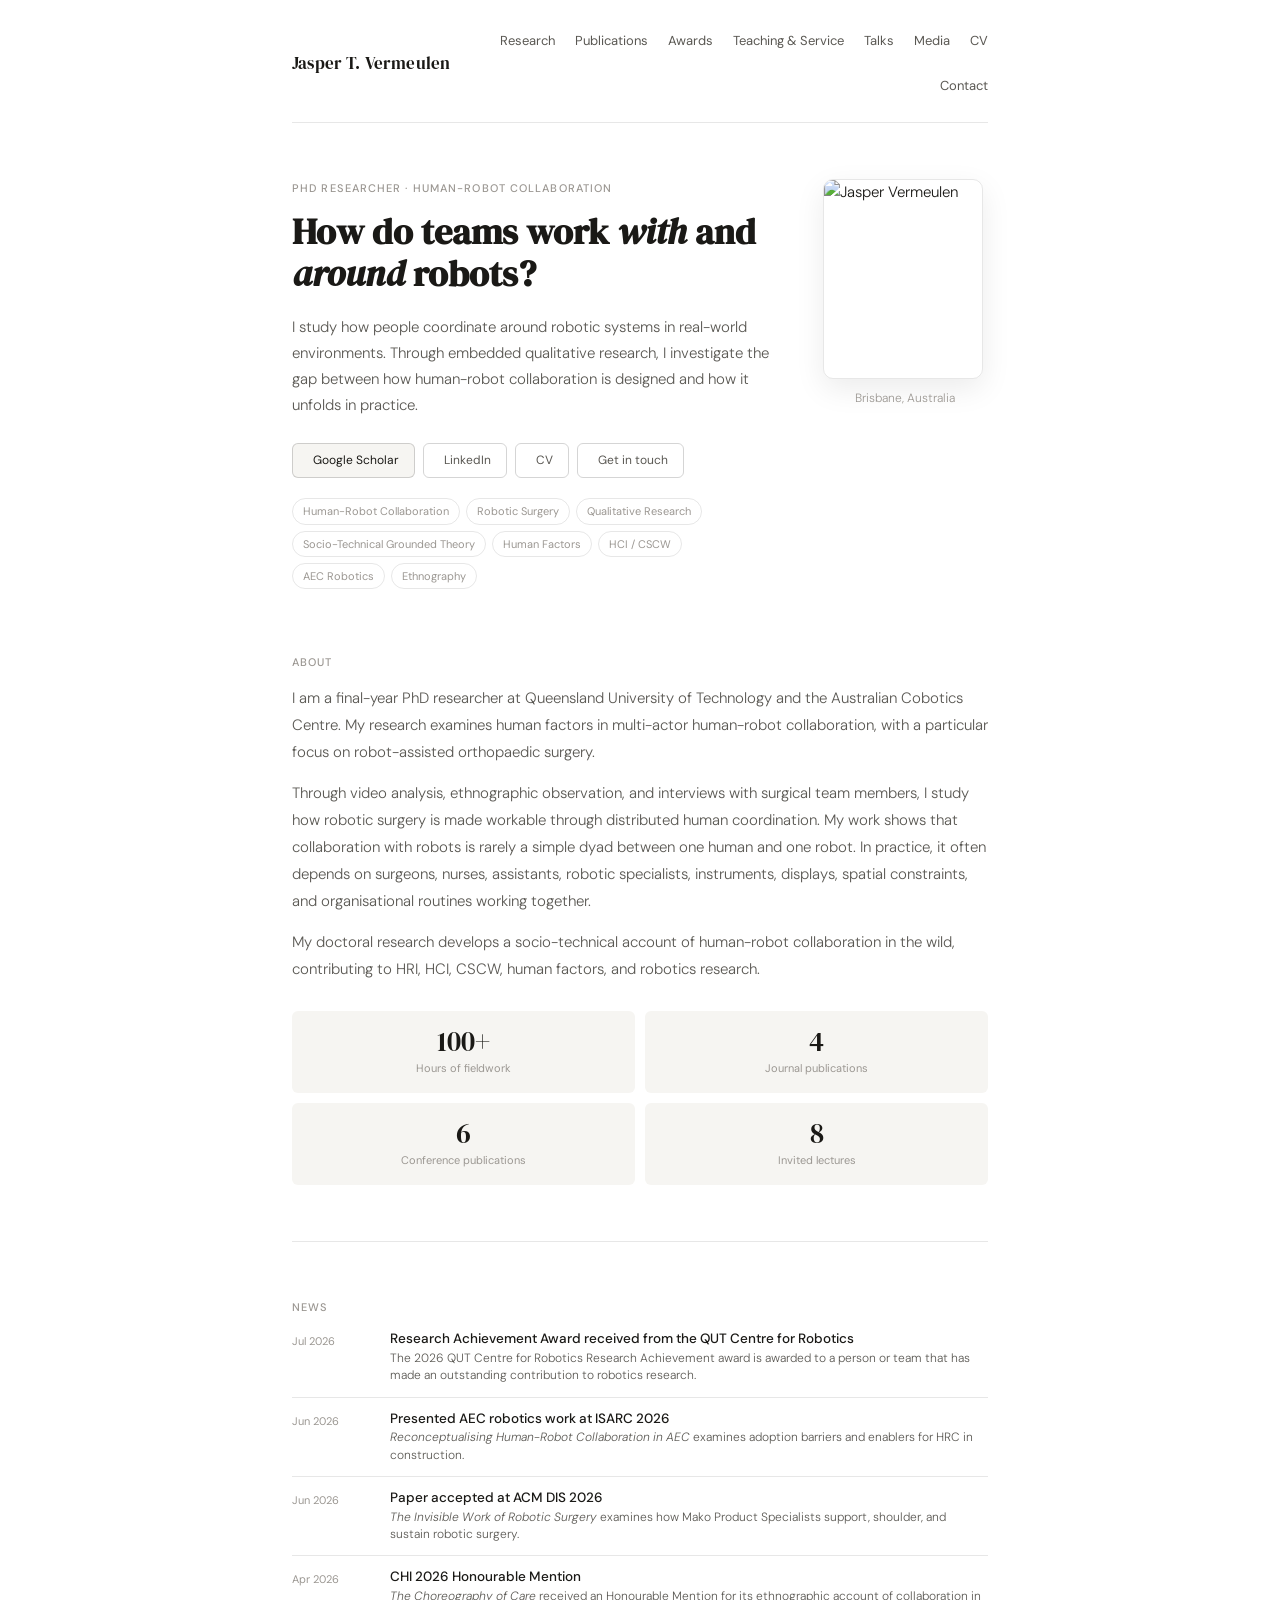
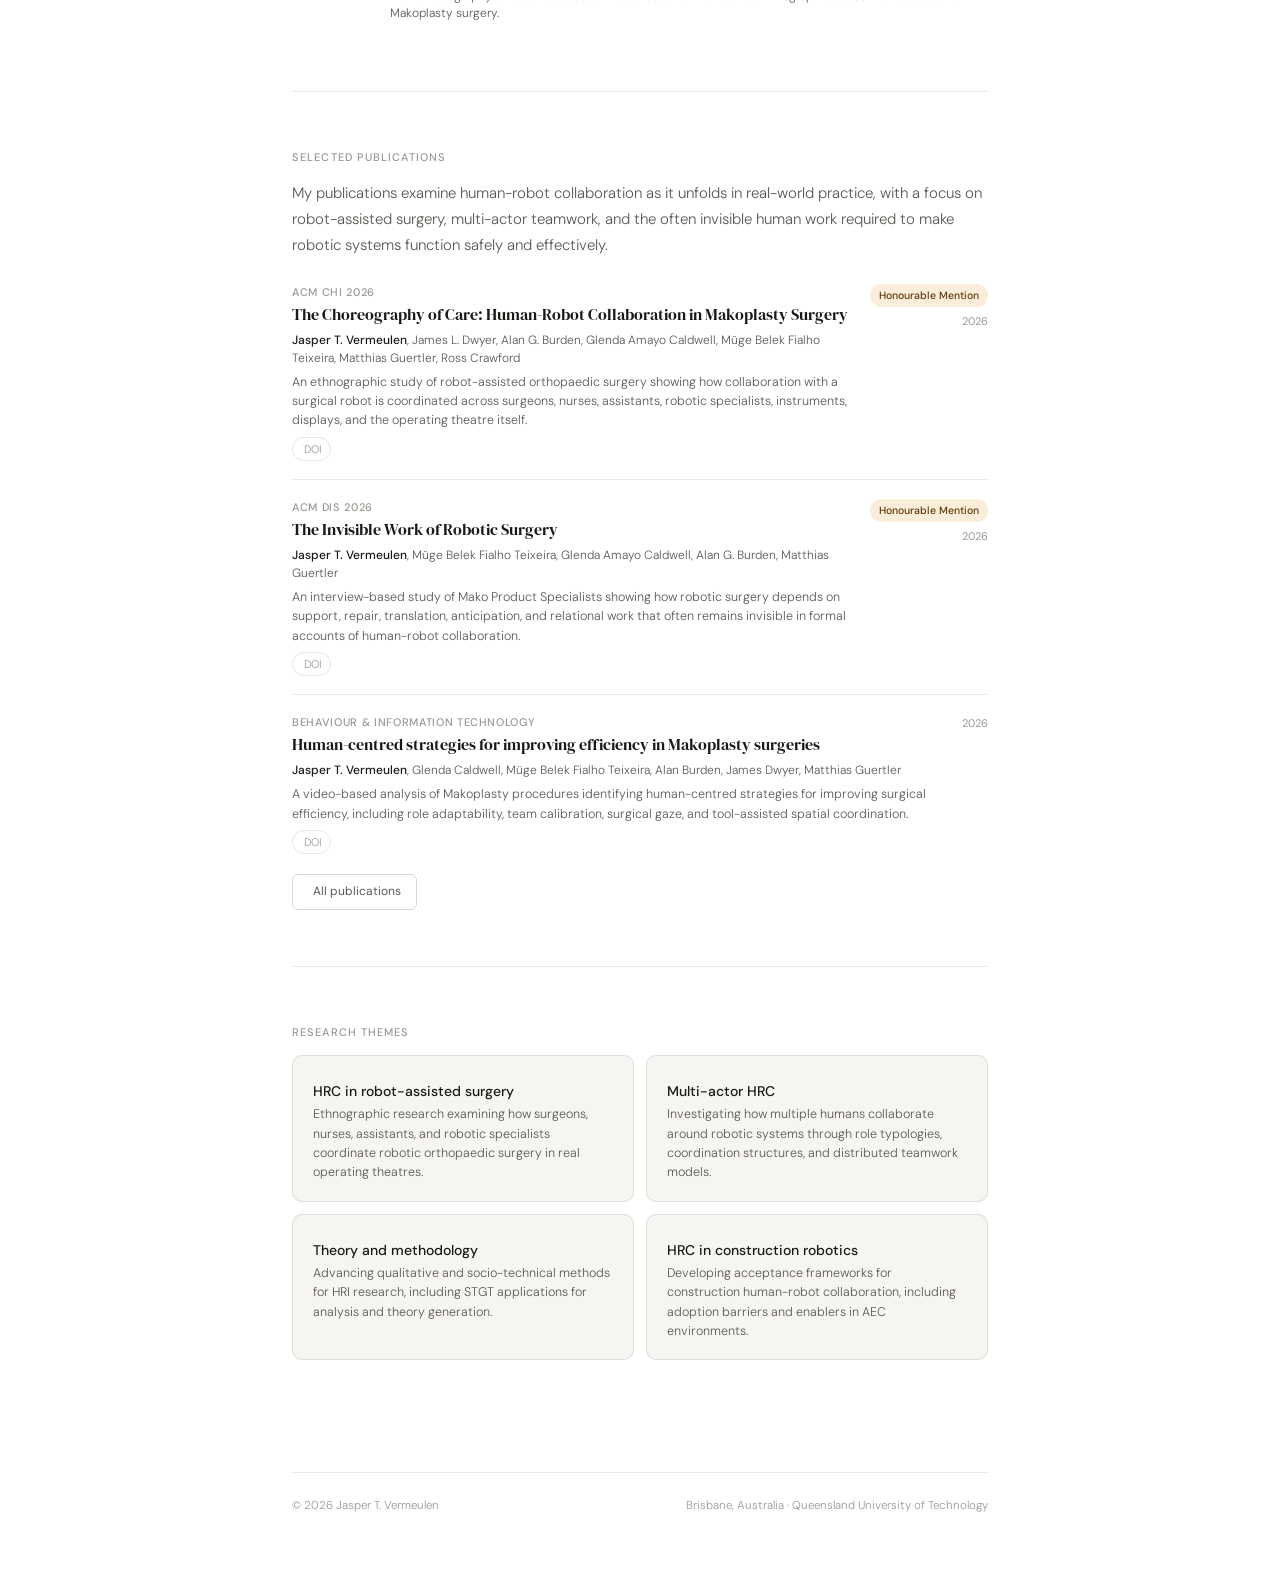
==== index.html @ adf1e031 "Update index.html" ====
<!DOCTYPE html>
<html lang="en">
<head>
  <meta name="google-site-verification" content="tKEe5QAOFKpGjkGJdfROg0luWO6LvPnUONNkmguhJes" />
  <meta charset="UTF-8" />
  <meta name="viewport" content="width=device-width, initial-scale=1.0" />
  <title>Jasper T. Vermeulen | Human-Robot Collaboration Researcher</title>
  <meta name="description" content="PhD candidate at QUT studying human-robot collaboration, robotic surgery, AEC robotics, ethnography, and Socio-Technical Grounded Theory." />
  <meta name="robots" content="index, follow" />
  <link rel="canonical" href="https://jaspervermeulen1.github.io/research/" />
  <meta property="og:title" content="Jasper T. Vermeulen | Human-Robot Collaboration Researcher" />
  <meta property="og:description" content="PhD candidate at QUT studying human-robot collaboration, robotic surgery, AEC robotics, ethnography, and Socio-Technical Grounded Theory." />
  <meta property="og:type" content="website" />
  <meta property="og:url" content="https://jaspervermeulen1.github.io/research/" />
  <meta property="og:image" content="https://jaspervermeulen1.github.io/research/Jasper_Vermeulen-5.jpg" />
  <meta name="twitter:card" content="summary_large_image" />
  <meta name="twitter:title" content="Jasper T. Vermeulen | Human-Robot Collaboration Researcher" />
  <meta name="twitter:description" content="PhD candidate at QUT studying human-robot collaboration, robotic surgery, AEC robotics, ethnography, and Socio-Technical Grounded Theory." />
  <meta name="twitter:image" content="https://jaspervermeulen1.github.io/research/Jasper_Vermeulen-5.jpg" />
  
  <script type="application/ld+json">
  {
    "@context": "https://schema.org",
    "@type": "Person",
    "name": "Jasper T. Vermeulen",
    "url": "https://jaspervermeulen1.github.io/research/",
    "image": "https://jaspervermeulen1.github.io/research/Jasper_Vermeulen-5.jpg",
    "jobTitle": "PhD Candidate",
    "affiliation": [
      {"@type": "Organization", "name": "Queensland University of Technology"},
      {"@type": "Organization", "name": "Australian Cobotics Centre"}
    ],
    "knowsAbout": [
      "Human-Robot Collaboration",
      "Human-Robot Interaction",
      "Robotic Surgery",
      "Socio-Technical Grounded Theory",
      "AEC Robotics",
      "Qualitative Research",
      "Ethnography"
    ],
    "sameAs": [
      "https://scholar.google.com/citations?user=7XGYPm0AAAAJ&hl=en",
      "https://www.linkedin.com/in/jaspervermeulenphdroboticssurgery/",
      "https://www.australiancobotics.org/person/jasper-vermeulen/",
      "https://research.qut.edu.au/qcr/people/jasper-vermeulen/",
      "https://research.qut.edu.au/carl/people/jasper-vermeulen/",
      "https://research.qut.edu.au/dmrc/people/jasper-vermeulen/"
    ]
  }
  </script>
  <link rel="preconnect" href="https://fonts.googleapis.com" />
  <link rel="preconnect" href="https://fonts.gstatic.com" crossorigin />
  <link href="https://fonts.googleapis.com/css2?family=DM+Serif+Display:ital@0;1&family=DM+Sans:opsz,wght@9..40,300;9..40,400;9..40,500&display=swap" rel="stylesheet" />
  <link rel="stylesheet" href="https://cdn.jsdelivr.net/npm/@tabler/icons-webfont@latest/dist/tabler-icons.min.css" />
  <style>

    *, *::before, *::after { box-sizing: border-box; margin: 0; padding: 0; }

    :root {
      --serif: 'DM Serif Display', Georgia, serif;
      --sans: 'DM Sans', system-ui, sans-serif;
      --bg: #ffffff;
      --bg2: #f6f5f2;
      --bg3: #f0ede8;
      --text: #1a1916;
      --text2: #5a5853;
      --text3: #9b9792;
      --border: rgba(26,25,22,0.10);
      --border2: rgba(26,25,22,0.18);
      --award-bg: #faeeda;
      --award-text: #633806;
      --max: 760px;
      --radius: 10px;
      --radius-sm: 6px;
      --radius-pill: 100px;
    }

    @media (prefers-color-scheme: dark) {
      :root {
        --bg: #171614;
        --bg2: #211f1c;
        --bg3: #2a2826;
        --text: #f0ece6;
        --text2: #a8a49e;
        --text3: #6b6762;
        --border: rgba(240,236,230,0.10);
        --border2: rgba(240,236,230,0.18);
        --award-bg: #3a2208;
        --award-text: #f5c97a;
      }
    }

    html { scroll-behavior: smooth; }

    body {
      font-family: var(--sans);
      font-weight: 300;
      font-size: 15px;
      line-height: 1.65;
      color: var(--text);
      background: var(--bg);
      -webkit-font-smoothing: antialiased;
    }

    a { color: inherit; text-decoration: none; }
    strong { font-weight: 500; color: var(--text); }
    em { font-style: italic; }

    .site { max-width: var(--max); margin: 0 auto; padding: 0 2rem 4rem; }

    nav {
      display: flex;
      align-items: center;
      justify-content: space-between;
      padding: 1.75rem 0 1.5rem;
      border-bottom: 0.5px solid var(--border);
      margin-bottom: 3.5rem;
      gap: 1rem;
    }

    .nav-name {
      font-family: var(--serif);
      font-size: 17px;
      letter-spacing: 0.01em;
      white-space: nowrap;
    }

    .nav-links { display: flex; gap: 1.25rem; list-style: none; flex-wrap: wrap; justify-content: flex-end; }

    .nav-links a {
      font-size: 13px;
      font-weight: 400;
      color: var(--text2);
      transition: color 0.15s;
      padding-bottom: 2px;
    }

    .nav-links a:hover, .nav-links a.active { color: var(--text); }
    .nav-links a.active { border-bottom: 1px solid var(--border2); }

    .hero {
      display: grid;
      grid-template-columns: 1fr 170px;
      gap: 3rem;
      align-items: start;
      margin-bottom: 4rem;
      border-bottom: none;
      padding-bottom: 0;
    }

    .hero-eyebrow, .section-label {
      font-size: 11px;
      font-weight: 500;
      letter-spacing: 0.1em;
      text-transform: uppercase;
      color: var(--text3);
      margin-bottom: 0.875rem;
    }

    .hero-title {
      font-family: var(--serif);
      font-size: 36px;
      line-height: 1.18;
      margin-bottom: 1.125rem;
      color: var(--text);
      letter-spacing: 0;
    }

    .hero-title em { font-style: italic; }

    .hero-tagline, .lead {
      font-size: 15px;
      color: var(--text2);
      line-height: 1.75;
      margin-bottom: 1.5rem;
    }

    .hero-ctas, .button-row { display: flex; gap: 8px; flex-wrap: wrap; margin-bottom: 1.25rem; }

    .btn {
      display: inline-flex;
      align-items: center;
      gap: 5px;
      padding: 7px 15px;
      border: 0.5px solid var(--border2);
      border-radius: var(--radius-sm);
      font-size: 12px;
      font-weight: 400;
      font-family: var(--sans);
      color: var(--text2);
      background: transparent;
      cursor: pointer;
      transition: background 0.15s, color 0.15s, border-color 0.15s;
    }

    .btn:hover { background: var(--bg2); color: var(--text); }
    .btn-primary { background: var(--bg2); color: var(--text); border-color: var(--border2); }
    .btn i { font-size: 14px; }

    .tags { display: flex; gap: 6px; flex-wrap: wrap; }
    .tag {
      font-size: 11px;
      font-weight: 400;
      padding: 3px 10px;
      border-radius: var(--radius-pill);
      border: 0.5px solid var(--border);
      color: var(--text3);
    }

    .avatar-wrap { display: flex; flex-direction: column; align-items: center; gap: 10px; }
    .avatar-photo {
      width: 160px !important;
      max-width: 160px !important;
      height: 200px !important;
      max-height: 200px !important;
      border-radius: var(--radius);
      object-fit: cover;
      object-position: center top;
      border: 0.5px solid var(--border);
      display: block;
      box-shadow: 0 10px 30px rgba(0,0,0,0.08);
    }
    .avatar-location { display: flex; align-items: center; gap: 4px; font-size: 12px; color: var(--text3); }
    .avatar-location i { font-size: 13px; }

    section { margin-bottom: 3.5rem; padding-bottom: 3.5rem; border-bottom: 0.5px solid var(--border); }
    section:last-of-type { border-bottom: none; }

    .page-hero { padding-bottom: 2.5rem; margin-bottom: 3.25rem; }
    .page-title {
      font-family: var(--serif);
      font-size: 34px;
      line-height: 1.18;
      margin-bottom: 1rem;
      color: var(--text);
    }
    .page-subtitle { font-size: 15px; color: var(--text2); line-height: 1.75; max-width: 680px; }

    .about-text, .body-text { font-size: 15px; color: var(--text2); line-height: 1.8; }
    .about-text + .about-text, .body-text + .body-text { margin-top: 0.875rem; }

    .stats { display: grid; grid-template-columns: repeat(2, 1fr); gap: 10px; margin-top: 1.75rem; }
    .stat { background: var(--bg2); border-radius: var(--radius-sm); padding: 1rem 1.125rem; text-align: center; }
    .stat-num { font-family: var(--serif); font-size: 28px; line-height: 1; color: var(--text); margin-bottom: 4px; }
    .stat-label { font-size: 11px; color: var(--text3); font-weight: 400; }

    .research-grid, .card-grid { display: grid; grid-template-columns: 1fr 1fr; gap: 12px; }
    .r-card, .card {
      background: var(--bg2);
      border-radius: var(--radius);
      border: 0.5px solid var(--border);
      padding: 1.125rem 1.25rem;
    }
    .r-card i, .card i { font-size: 22px; color: var(--text2); display: block; margin-bottom: 8px; }
    .r-card-title, .card-title { font-size: 14px; font-weight: 500; margin-bottom: 5px; line-height: 1.3; color: var(--text); }
    .r-card-desc, .card-desc { font-size: 12.5px; color: var(--text2); line-height: 1.55; }

    .news-list, .service-list, .timeline-list { display: flex; flex-direction: column; gap: 0; }
    .news-item, .service-item, .timeline-item {
      display: flex;
      gap: 1rem;
      padding: 0.75rem 0;
      border-bottom: 0.5px solid var(--border);
      align-items: flex-start;
    }
    .news-item:first-child, .service-item:first-child, .timeline-item:first-child { padding-top: 0; }
    .news-item:last-child, .service-item:last-child, .timeline-item:last-child { border-bottom: none; }
    .service-year, .item-year { font-size: 11px; color: var(--text3); white-space: nowrap; font-weight: 400; padding-top: 2px; min-width: 82px; }
    .service-body, .item-body { flex: 1; }
    .service-title, .item-title { font-size: 13.5px; font-weight: 500; color: var(--text); line-height: 1.3; margin-bottom: 2px; }
    .service-desc, .item-desc { font-size: 12px; color: var(--text2); line-height: 1.45; }
    .service-badge, .item-badge { font-size: 10px; padding: 2px 8px; border-radius: var(--radius-pill); background: var(--bg3); color: var(--text3); white-space: nowrap; flex-shrink: 0; }

    .pub-list { display: flex; flex-direction: column; }
    .pub-item {
      padding: 1.125rem 0;
      border-bottom: 0.5px solid var(--border);
      display: grid;
      grid-template-columns: 1fr auto;
      gap: 1.25rem;
      align-items: start;
    }
    .pub-item:first-child { padding-top: 0; }
    .pub-item:last-child { border-bottom: none; padding-bottom: 0; }
    .pub-venue { font-size: 11px; font-weight: 500; letter-spacing: 0.06em; text-transform: uppercase; color: var(--text3); margin-bottom: 4px; }
    .pub-title { font-family: var(--serif); font-size: 15.5px; line-height: 1.35; color: var(--text); margin-bottom: 5px; }
    .pub-title a:hover { text-decoration: underline; text-decoration-color: var(--text3); }
    .pub-authors { font-size: 12px; color: var(--text2); line-height: 1.5; }
    .pub-contribution { font-size: 12.5px; color: var(--text2); line-height: 1.55; margin-top: 6px; }
    .pub-meta { margin-top: 6px; display: flex; gap: 6px; align-items: center; flex-wrap: wrap; }
    .pub-link { font-size: 11px; color: var(--text3); display: inline-flex; align-items: center; gap: 3px; border: 0.5px solid var(--border); padding: 2px 8px; border-radius: var(--radius-pill); transition: color 0.15s, border-color 0.15s; }
    .pub-link:hover { color: var(--text); border-color: var(--border2); }
    .pub-link i { font-size: 11px; }
    .pub-badges { display: flex; flex-direction: column; align-items: flex-end; gap: 5px; flex-shrink: 0; padding-top: 1px; }
    .badge { font-size: 10.5px; font-weight: 500; padding: 3px 9px; border-radius: var(--radius-pill); white-space: nowrap; }
    .badge-award { background: var(--award-bg); color: var(--award-text); }
    .badge-year { font-size: 11px; font-weight: 400; color: var(--text3); }
    .pubs-more { margin-top: 1.25rem; }

    .affil-row, .contact-row { display: flex; gap: 8px; flex-wrap: wrap; }
    .affil-pill {
      display: flex;
      align-items: center;
      gap: 6px;
      padding: 7px 14px;
      border: 0.5px solid var(--border);
      border-radius: var(--radius-sm);
      font-size: 12.5px;
      color: var(--text2);
    }
    .affil-pill:hover { border-color: var(--border2); color: var(--text); }
    .affil-pill i { font-size: 14px; }

    footer {
      border-top: 0.5px solid var(--border);
      padding-top: 1.5rem;
      display: flex;
      justify-content: space-between;
      align-items: center;
      font-size: 11.5px;
      color: var(--text3);
      gap: 1rem;
      flex-wrap: wrap;
    }

    @media (max-width: 720px) {
      .site { padding: 0 1.25rem 3rem; }
      nav { flex-direction: column; align-items: flex-start; gap: 0.875rem; }
      .nav-links { gap: 0.95rem; justify-content: flex-start; }
      .hero { grid-template-columns: 1fr; gap: 2rem; }
      .avatar-wrap { flex-direction: row; align-items: center; justify-content: flex-start; }
      .avatar-photo { width: 80px !important; max-width: 80px !important; height: 100px !important; max-height: 100px !important; }
      .hero-title { font-size: 28px; }
      .page-title { font-size: 28px; }
      .research-grid, .card-grid { grid-template-columns: 1fr; }
      .stats { grid-template-columns: 1fr 1fr; }
      .pub-item { grid-template-columns: 1fr; gap: 0.5rem; }
      .pub-badges { flex-direction: row; align-items: center; }
      .service-item, .news-item, .timeline-item { display: grid; grid-template-columns: 1fr; gap: 0.35rem; }
      .service-year, .item-year { min-width: 0; }
    }

  </style>
</head>
<body>
  <div class="site">
    <nav>
      <a class="nav-name" href="index.html">Jasper T. Vermeulen</a>
      <ul class="nav-links">
        <li><a href="research.html">Research</a></li>
        <li><a href="publications.html">Publications</a></li>
        <li><a href="awards.html">Awards</a></li>
        <li><a href="teaching-service.html">Teaching & Service</a></li>
        <li><a href="talks.html">Talks</a></li>
        <li><a href="media.html">Media</a></li>
        <li><a href="cv.html">CV</a></li>
        <li><a href="contact.html">Contact</a></li>
      </ul>
    </nav>
    <main>
<section class="hero">
        <div>
          <p class="hero-eyebrow">PhD Researcher · Human-Robot Collaboration</p>
          <h1 class="hero-title">How do teams work <em>with</em> and <em>around</em> robots?</h1>
          <p class="hero-tagline">I study how people coordinate around robotic systems in real-world environments. Through embedded qualitative research, I investigate the gap between how human-robot collaboration is designed and how it unfolds in practice.</p>
          <div class="hero-ctas">
            <a class="btn btn-primary" href="https://scholar.google.com/citations?user=7XGYPm0AAAAJ&amp;hl=en" target="_blank" rel="noopener"><i class="ti ti-brand-google"></i> Google Scholar</a>
            <a class="btn" href="https://www.linkedin.com/in/jaspervermeulenphdroboticssurgery/" target="_blank" rel="noopener"><i class="ti ti-brand-linkedin"></i> LinkedIn</a>
            <a class="btn" href="cv.html"><i class="ti ti-file-cv"></i> CV</a>
            <a class="btn" href="contact.html"><i class="ti ti-mail"></i> Get in touch</a>
          </div>
          <div class="tags">
            <span class="tag">Human-Robot Collaboration</span>
            <span class="tag">Robotic Surgery</span>
            <span class="tag">Qualitative Research</span>
            <span class="tag">Socio-Technical Grounded Theory</span>
            <span class="tag">Human Factors</span>
            <span class="tag">HCI / CSCW</span>
            <span class="tag">AEC Robotics</span>
            <span class="tag">Ethnography</span>
          </div>
        </div>
        <div class="avatar-wrap">
          <img src="Jasper_Vermeulen-5.jpg" alt="Jasper Vermeulen" class="avatar-photo" />
          <div class="avatar-location"><i class="ti ti-map-pin" aria-hidden="true"></i> Brisbane, Australia</div>
        </div>
      </section>

      <section>
        <p class="section-label">About</p>
        <p class="about-text">I am a final-year PhD researcher at Queensland University of Technology and the Australian Cobotics Centre. My research examines human factors in multi-actor human-robot collaboration, with a particular focus on robot-assisted orthopaedic surgery.</p>
        <p class="about-text">Through video analysis, ethnographic observation, and interviews with surgical team members, I study how robotic surgery is made workable through distributed human coordination. My work shows that collaboration with robots is rarely a simple dyad between one human and one robot. In practice, it often depends on surgeons, nurses, assistants, robotic specialists, instruments, displays, spatial constraints, and organisational routines working together.</p>
        <p class="about-text">My doctoral research develops a socio-technical account of human-robot collaboration in the wild, contributing to HRI, HCI, CSCW, human factors, and robotics research.</p>
        <div class="stats">
          <div class="stat"><div class="stat-num">100+</div><div class="stat-label">Hours of fieldwork</div></div>
          <div class="stat"><div class="stat-num">4</div><div class="stat-label">Journal publications</div></div>
          <div class="stat"><div class="stat-num">6</div><div class="stat-label">Conference publications</div></div>
          <div class="stat"><div class="stat-num">8</div><div class="stat-label">Invited lectures</div></div>
        </div>
      </section>

      <section>
        <p class="section-label">News</p>
        <div class="news-list">
          <div class="news-item"><span class="item-year">Jul 2026</span><div class="item-body"><p class="item-title">Research Achievement Award received from the QUT Centre for Robotics</p><p class="item-desc">The 2026 QUT Centre for Robotics Research Achievement award is awarded to a person or team that has made an outstanding contribution to robotics research.</p></div></div>
          <div class="news-item"><span class="item-year">Jun 2026</span><div class="item-body"><p class="item-title">Presented AEC robotics work at ISARC 2026</p><p class="item-desc"><em>Reconceptualising Human-Robot Collaboration in AEC</em> examines adoption barriers and enablers for HRC in construction.</p></div></div>
          <div class="news-item"><span class="item-year">Jun 2026</span><div class="item-body"><p class="item-title">Paper accepted at ACM DIS 2026</p><p class="item-desc"><em>The Invisible Work of Robotic Surgery</em> examines how Mako Product Specialists support, shoulder, and sustain robotic surgery.</p></div></div>
          <div class="news-item"><span class="item-year">Apr 2026</span><div class="item-body"><p class="item-title">CHI 2026 Honourable Mention</p><p class="item-desc"><em>The Choreography of Care</em> received an Honourable Mention for its ethnographic account of collaboration in Makoplasty surgery.</p></div></div>
        </div>
      </section>

      <section>
        <p class="section-label">Selected publications</p>
        <p class="lead">My publications examine human-robot collaboration as it unfolds in real-world practice, with a focus on robot-assisted surgery, multi-actor teamwork, and the often invisible human work required to make robotic systems function safely and effectively.</p>

      <div class="pub-list">
        <div class="pub-item">
          <div>
            <p class="pub-venue">ACM CHI 2026</p>
            <p class="pub-title"><a href="https://doi.org/10.1145/3772318.3791382" target="_blank" rel="noopener">The Choreography of Care: Human-Robot Collaboration in Makoplasty Surgery</a></p>
            <p class="pub-authors"><strong>Jasper T. Vermeulen</strong>, James L. Dwyer, Alan G. Burden, Glenda Amayo Caldwell, M&uuml;ge Belek Fialho Teixeira, Matthias Guertler, Ross Crawford</p>
            <p class="pub-contribution">An ethnographic study of robot-assisted orthopaedic surgery showing how collaboration with a surgical robot is coordinated across surgeons, nurses, assistants, robotic specialists, instruments, displays, and the operating theatre itself.</p>
            <div class="pub-meta"><a class="pub-link" href="https://doi.org/10.1145/3772318.3791382" target="_blank" rel="noopener"><i class="ti ti-external-link"></i> DOI</a></div>
          </div>
          <div class="pub-badges"><span class="badge badge-award">Honourable Mention</span><span class="badge-year">2026</span></div>
        </div>
        <div class="pub-item">
          <div>
            <p class="pub-venue">ACM DIS 2026</p>
            <p class="pub-title"><a href="https://doi.org/10.1145/3800645.3812924" target="_blank" rel="noopener">The Invisible Work of Robotic Surgery</a></p>
            <p class="pub-authors"><strong>Jasper T. Vermeulen</strong>, M&uuml;ge Belek Fialho Teixeira, Glenda Amayo Caldwell, Alan G. Burden, Matthias Guertler</p>
            <p class="pub-contribution">An interview-based study of Mako Product Specialists showing how robotic surgery depends on support, repair, translation, anticipation, and relational work that often remains invisible in formal accounts of human-robot collaboration.</p>
            <div class="pub-meta"><a class="pub-link" href="https://doi.org/10.1145/3800645.3812924" target="_blank" rel="noopener"><i class="ti ti-external-link"></i> DOI</a></div>
          </div>
          <div class="pub-badges"><span class="badge badge-award">Honourable Mention</span><span class="badge-year">2026</span></div>
        </div>
        <div class="pub-item">
          <div>
            <p class="pub-venue">Behaviour &amp; Information Technology</p>
            <p class="pub-title"><a href="https://doi.org/10.1080/0144929X.2026.2614051" target="_blank" rel="noopener">Human-centred strategies for improving efficiency in Makoplasty surgeries</a></p>
            <p class="pub-authors"><strong>Jasper T. Vermeulen</strong>, Glenda Caldwell, M&uuml;ge Belek Fialho Teixeira, Alan Burden, James Dwyer, Matthias Guertler</p>
            <p class="pub-contribution">A video-based analysis of Makoplasty procedures identifying human-centred strategies for improving surgical efficiency, including role adaptability, team calibration, surgical gaze, and tool-assisted spatial coordination.</p>
            <div class="pub-meta"><a class="pub-link" href="https://doi.org/10.1080/0144929X.2026.2614051" target="_blank" rel="noopener"><i class="ti ti-external-link"></i> DOI</a></div>
          </div>
          <div class="pub-badges"><span class="badge-year">2026</span></div>
        </div>
      </div>

        <div class="pubs-more"><a class="btn" href="publications.html"><i class="ti ti-books"></i> All publications</a></div>
      </section>

      <section>
        <p class="section-label">Research themes</p>
        <div class="research-grid">
          <div class="r-card"><i class="ti ti-scalpel" aria-hidden="true"></i><p class="r-card-title">HRC in robot-assisted surgery</p><p class="r-card-desc">Ethnographic research examining how surgeons, nurses, assistants, and robotic specialists coordinate robotic orthopaedic surgery in real operating theatres.</p></div>
          <div class="r-card"><i class="ti ti-users-group" aria-hidden="true"></i><p class="r-card-title">Multi-actor HRC</p><p class="r-card-desc">Investigating how multiple humans collaborate around robotic systems through role typologies, coordination structures, and distributed teamwork models.</p></div>
          <div class="r-card"><i class="ti ti-chart-dots-3" aria-hidden="true"></i><p class="r-card-title">Theory and methodology</p><p class="r-card-desc">Advancing qualitative and socio-technical methods for HRI research, including STGT applications for analysis and theory generation.</p></div>
          <div class="r-card"><i class="ti ti-building-factory-2" aria-hidden="true"></i><p class="r-card-title">HRC in construction robotics</p><p class="r-card-desc">Developing acceptance frameworks for construction human-robot collaboration, including adoption barriers and enablers in AEC environments.</p></div>
        </div>
      </section>
    </main>
    <footer>
      <span>&copy; 2026 Jasper T. Vermeulen</span>
      <span>Brisbane, Australia · Queensland University of Technology</span>
    </footer>
  </div>
</body>
</html>
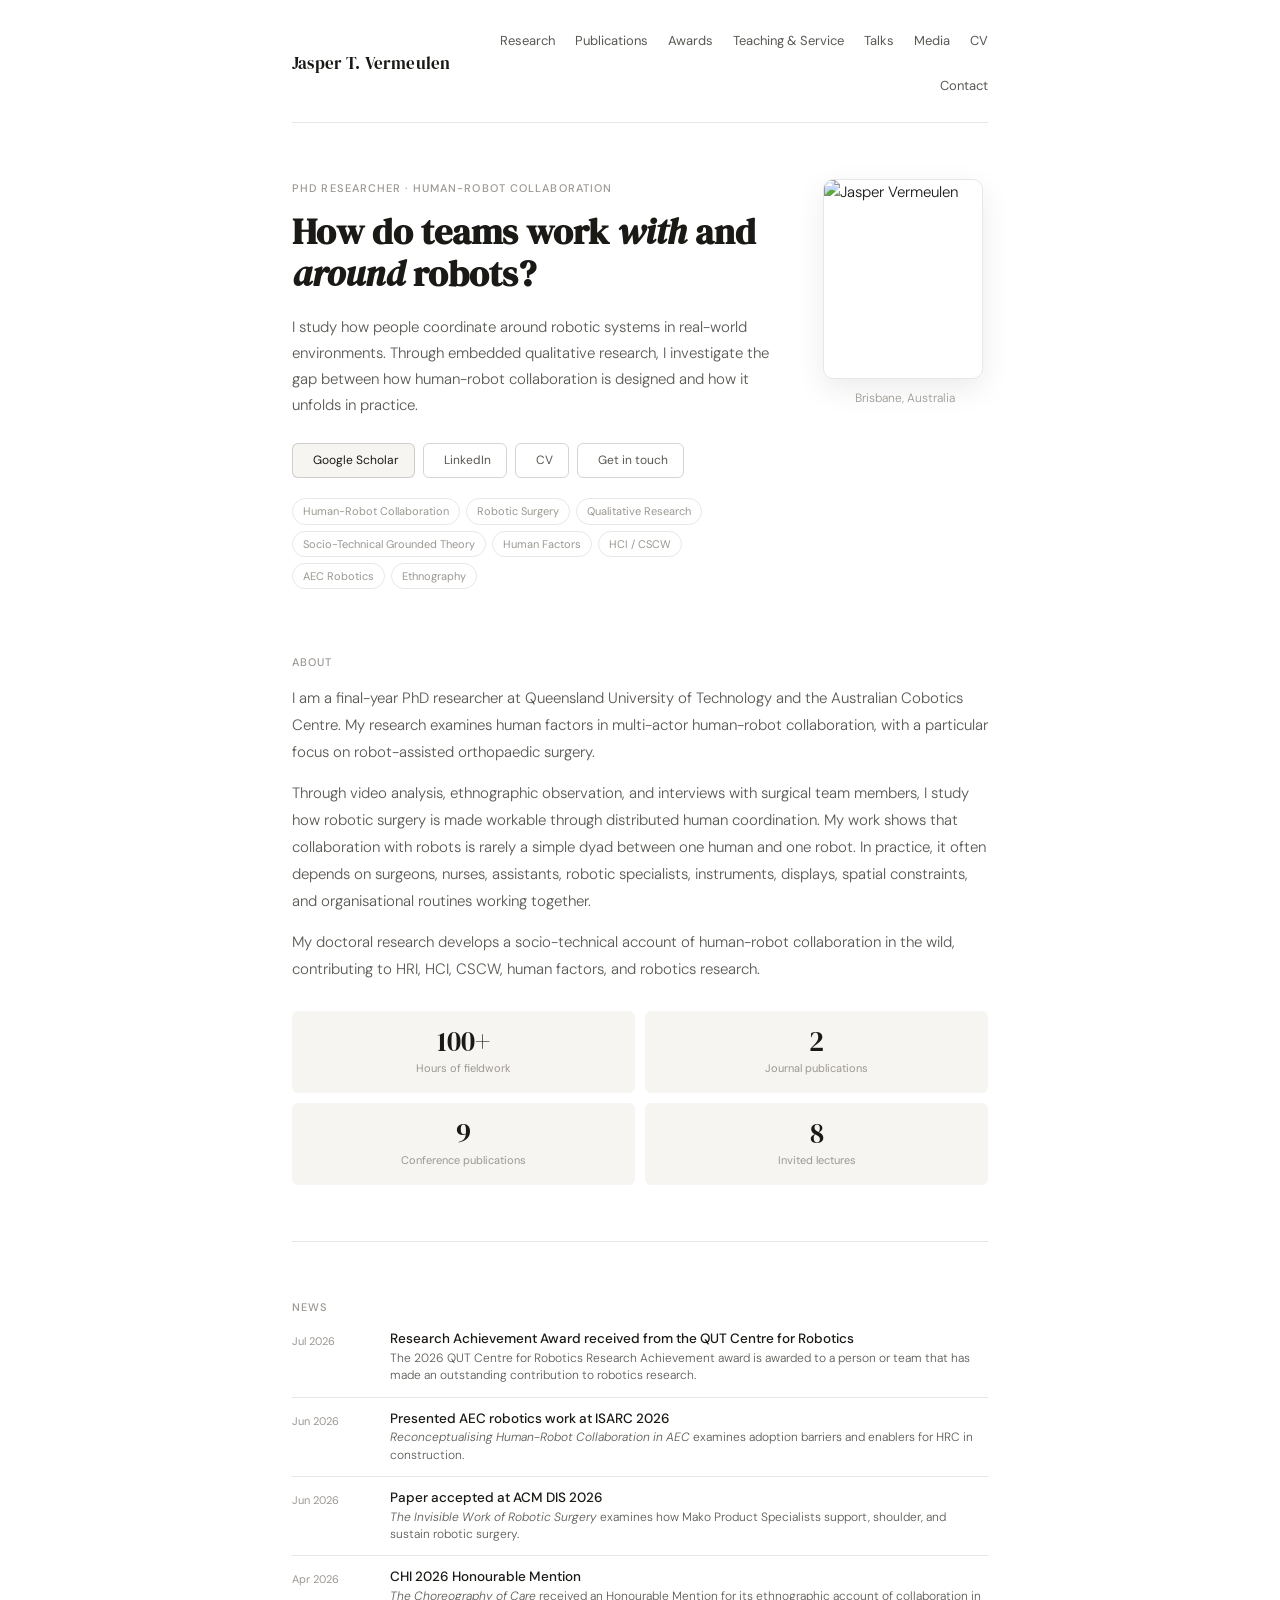
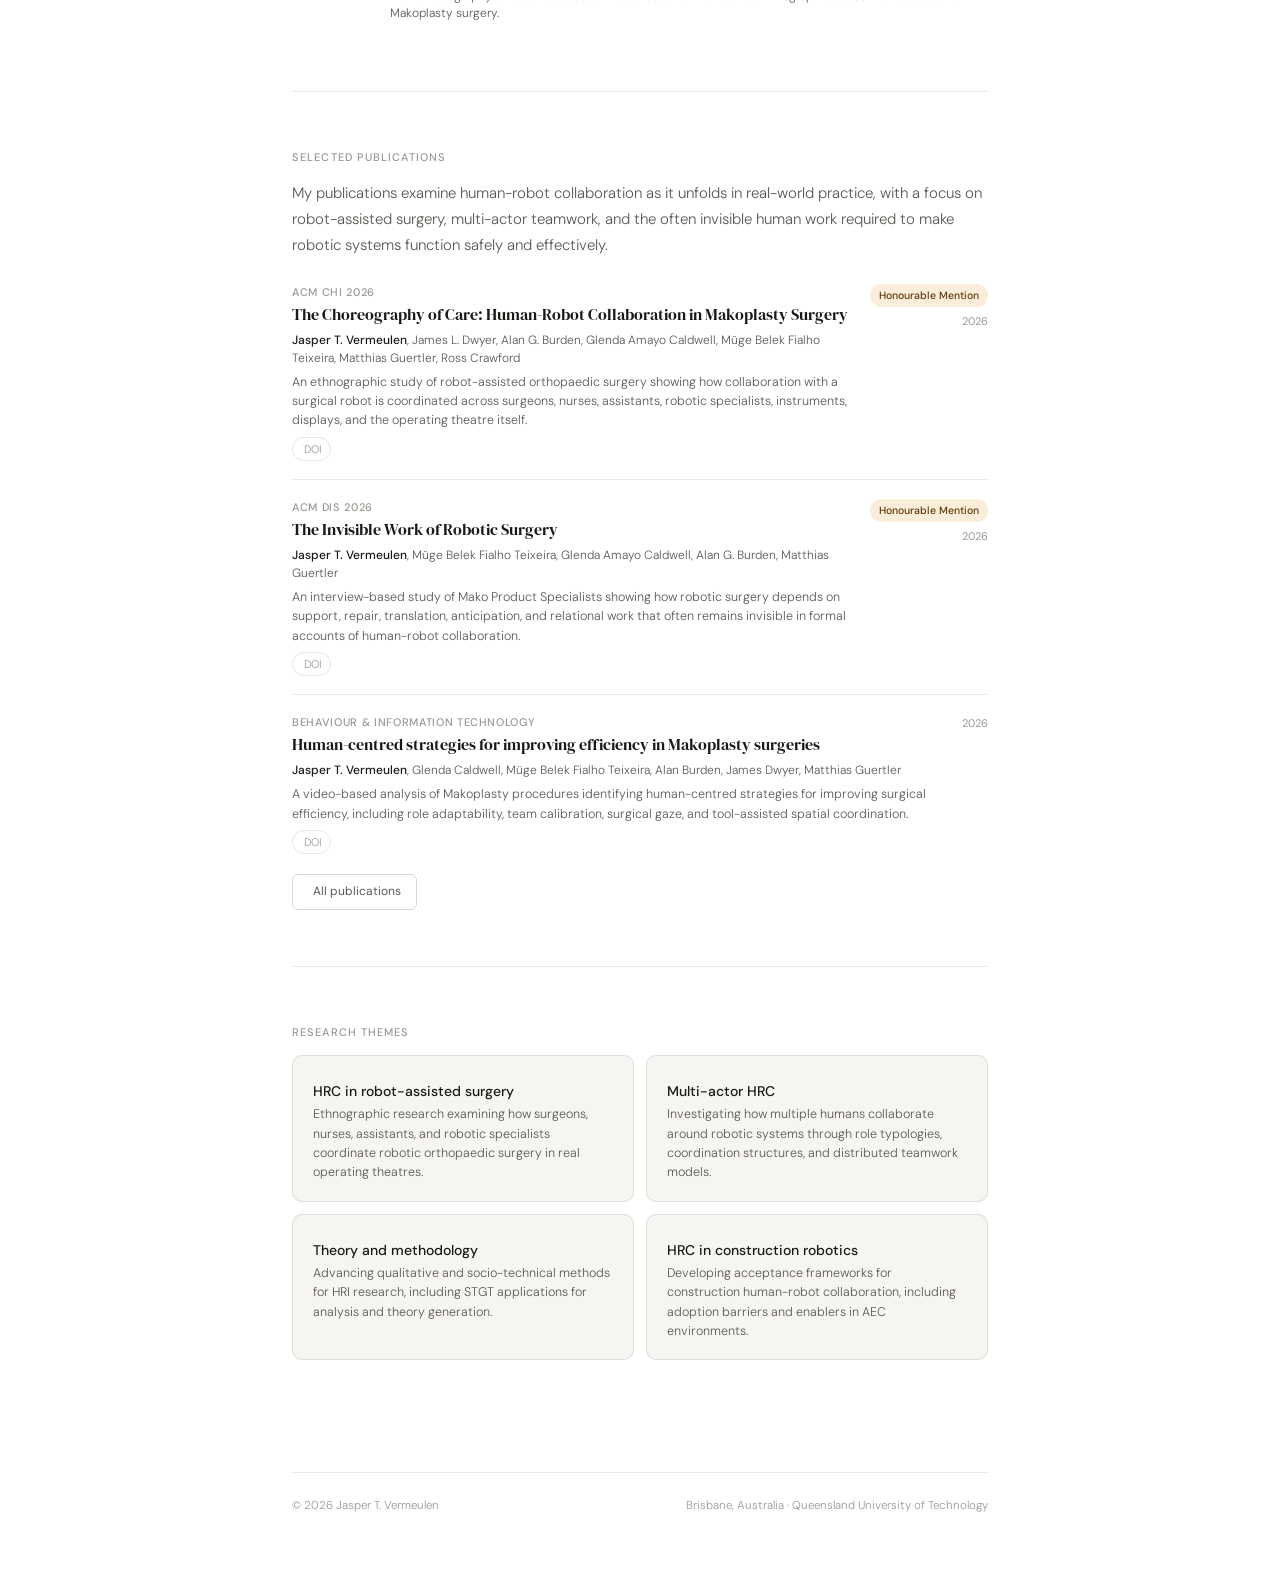
==== commit d2867e5d: "Update publication statistics in index.html" ====
--- a/index.html
+++ b/index.html
@@ -394,8 +394,8 @@
         <p class="about-text">My doctoral research develops a socio-technical account of human-robot collaboration in the wild, contributing to HRI, HCI, CSCW, human factors, and robotics research.</p>
         <div class="stats">
           <div class="stat"><div class="stat-num">100+</div><div class="stat-label">Hours of fieldwork</div></div>
-          <div class="stat"><div class="stat-num">4</div><div class="stat-label">Journal publications</div></div>
-          <div class="stat"><div class="stat-num">6</div><div class="stat-label">Conference publications</div></div>
+          <div class="stat"><div class="stat-num">2</div><div class="stat-label">Journal publications</div></div>
+          <div class="stat"><div class="stat-num">9</div><div class="stat-label">Conference publications</div></div>
           <div class="stat"><div class="stat-num">8</div><div class="stat-label">Invited lectures</div></div>
         </div>
       </section>
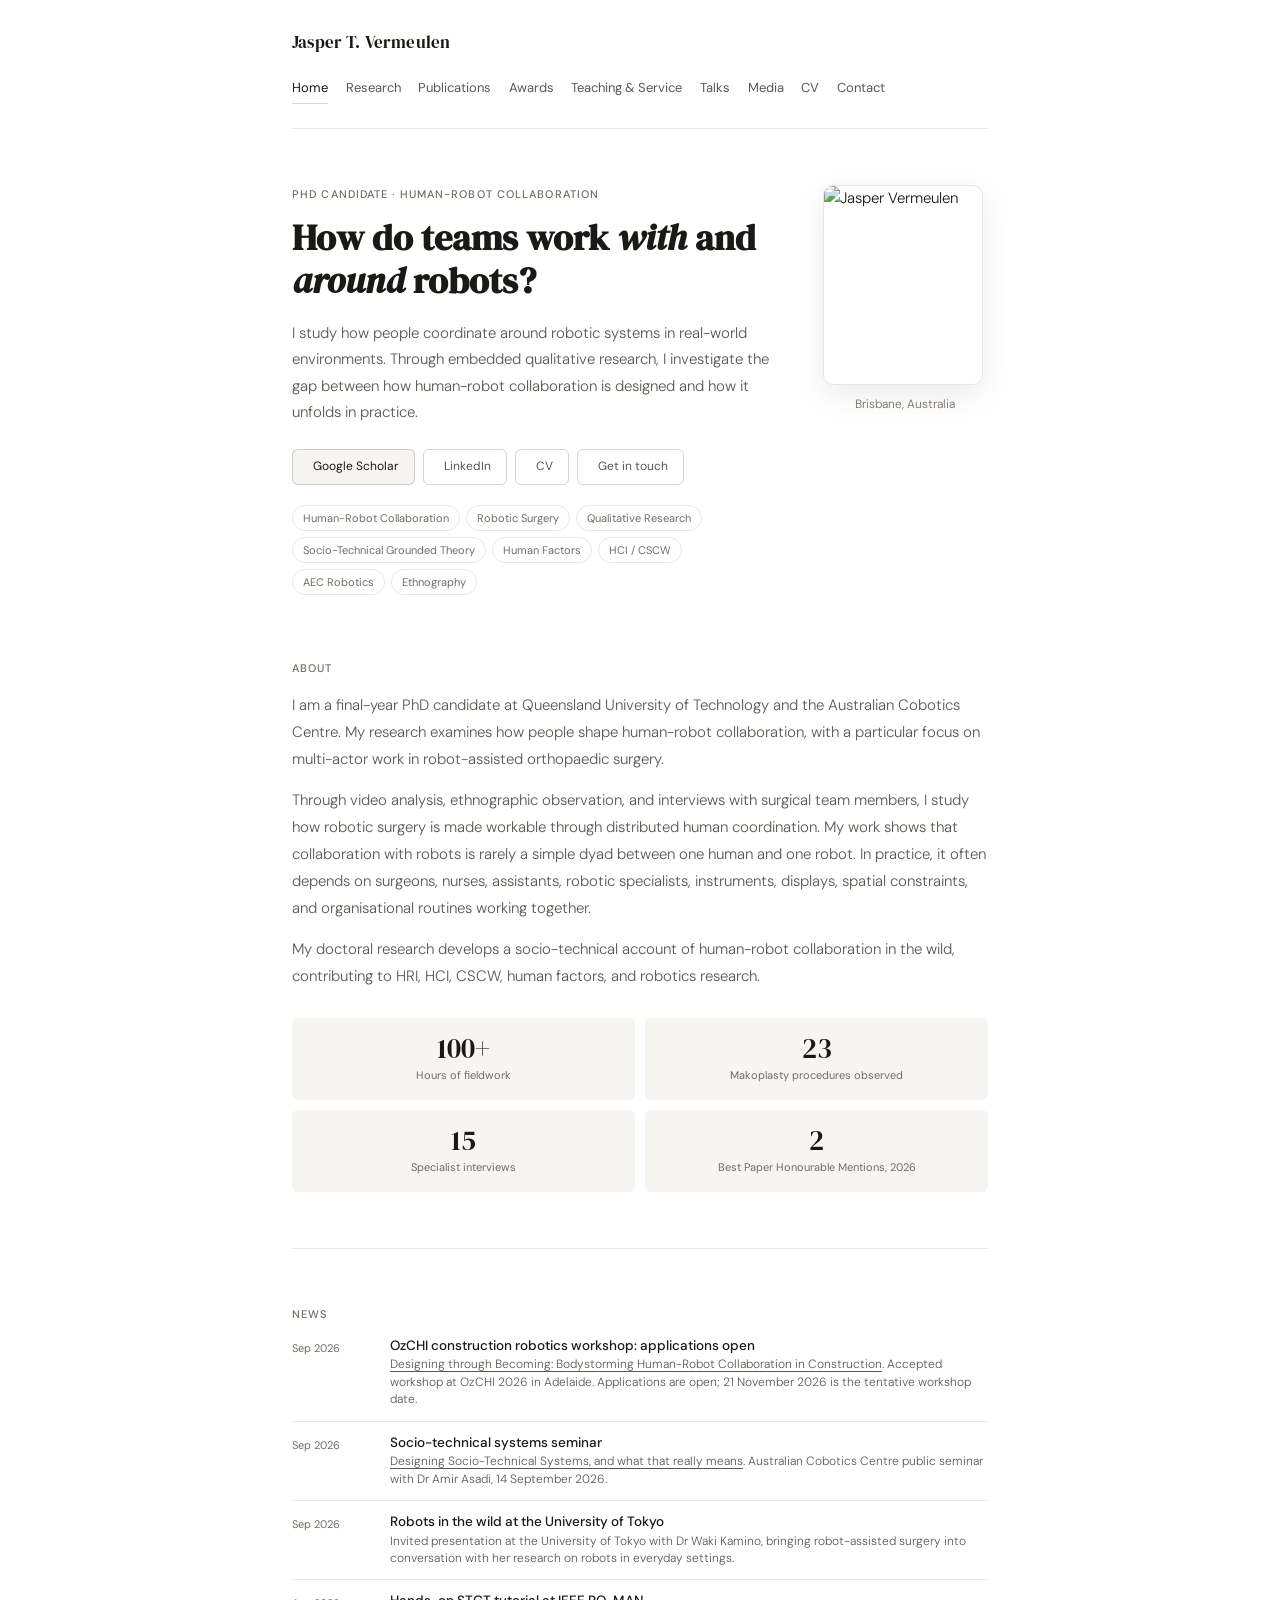
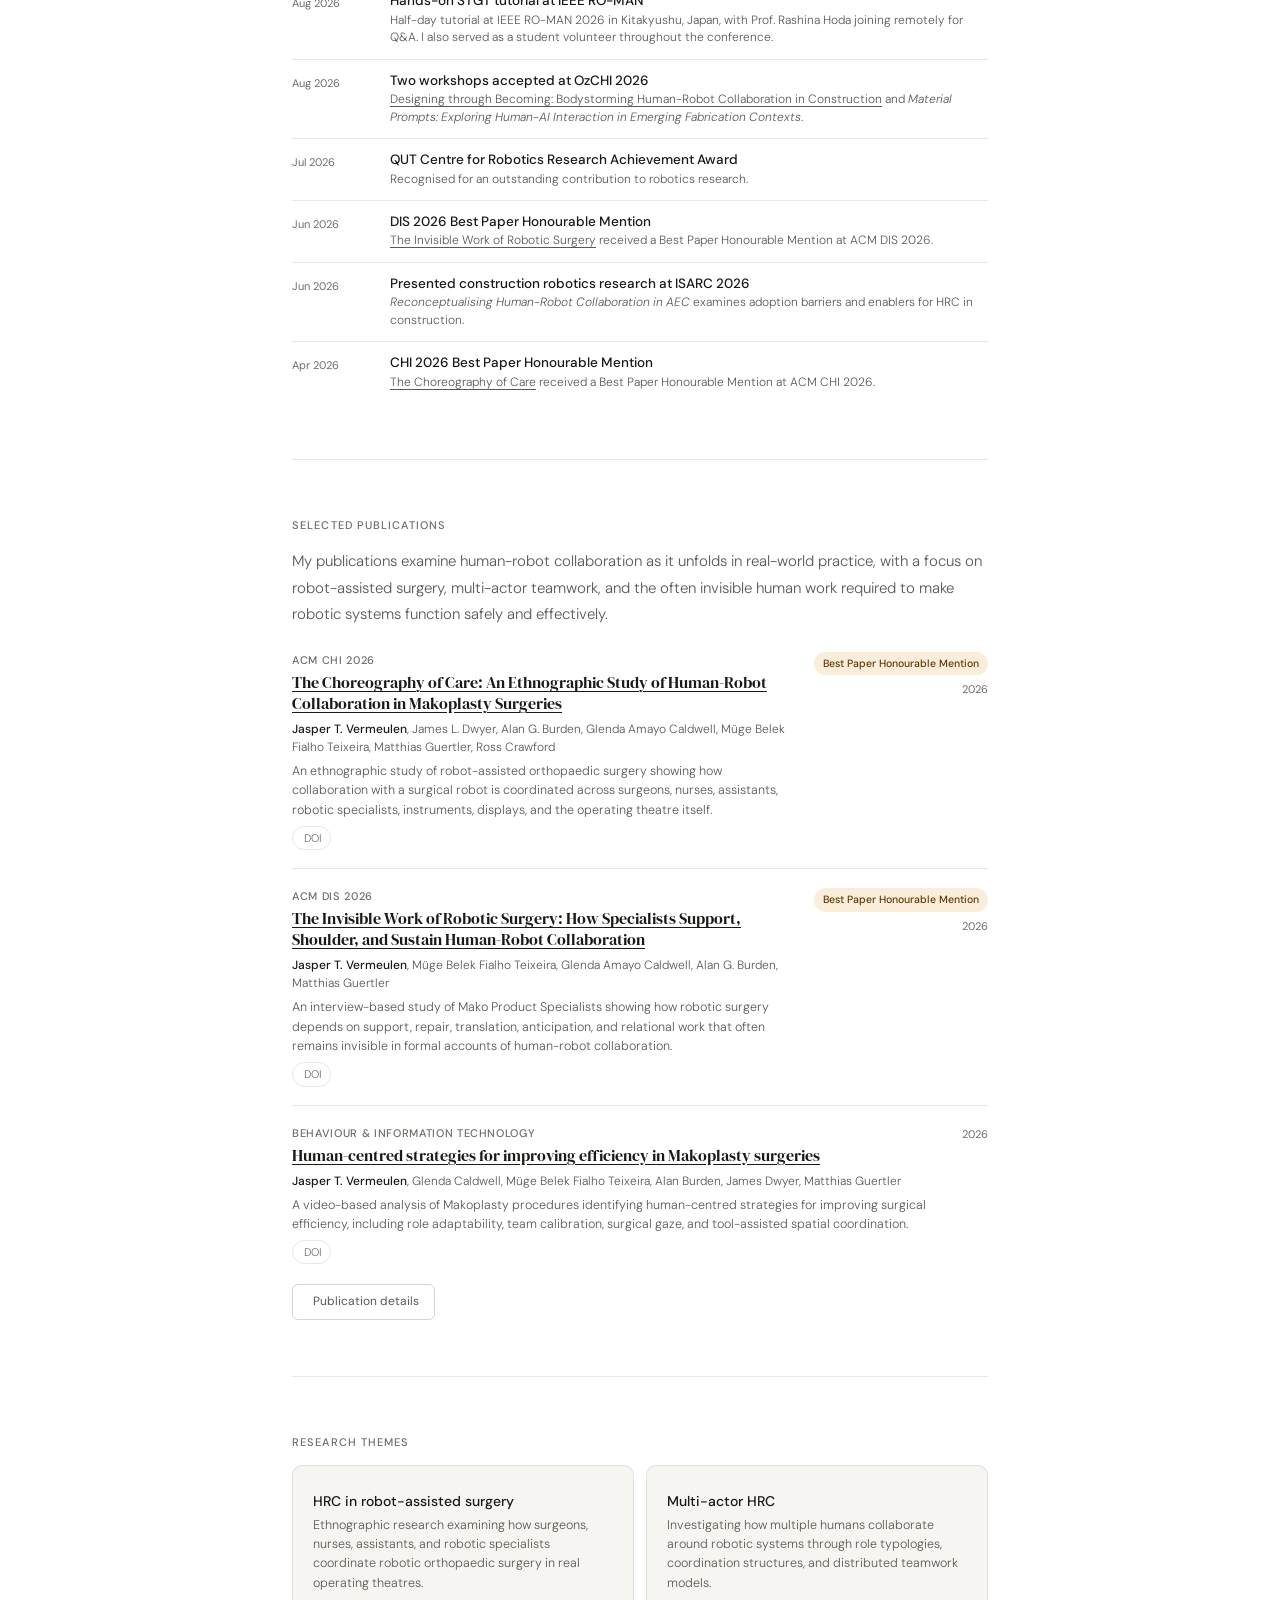
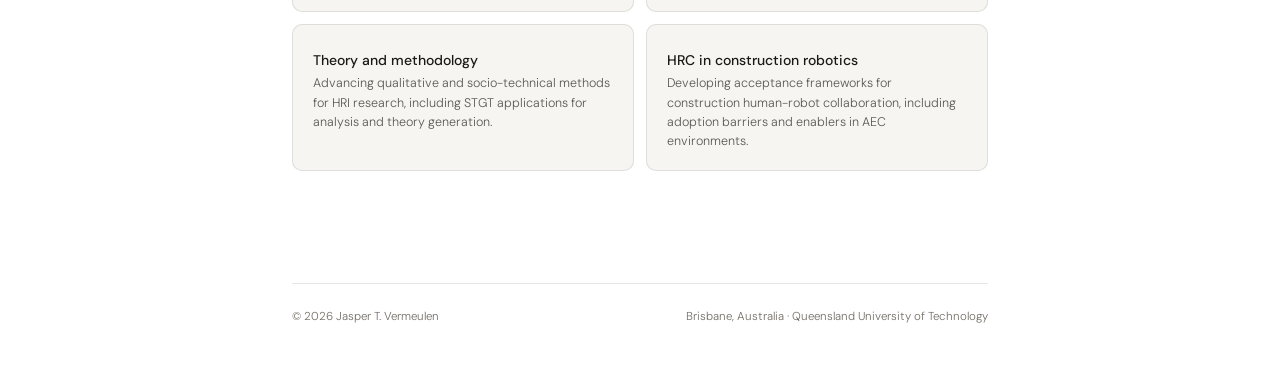
==== commit fd1c57a1: "Refresh September research updates and unify profile pages" ====
--- a/index.html
+++ b/index.html
@@ -17,7 +17,7 @@
   <meta name="twitter:title" content="Jasper T. Vermeulen | Human-Robot Collaboration Researcher" />
   <meta name="twitter:description" content="PhD candidate at QUT studying human-robot collaboration, robotic surgery, AEC robotics, ethnography, and Socio-Technical Grounded Theory." />
   <meta name="twitter:image" content="https://jaspervermeulen1.github.io/research/Jasper_Vermeulen-5.jpg" />
-  
+
   <script type="application/ld+json">
   {
     "@context": "https://schema.org",
@@ -53,322 +53,36 @@
   <link rel="preconnect" href="https://fonts.gstatic.com" crossorigin />
   <link href="https://fonts.googleapis.com/css2?family=DM+Serif+Display:ital@0;1&family=DM+Sans:opsz,wght@9..40,300;9..40,400;9..40,500&display=swap" rel="stylesheet" />
   <link rel="stylesheet" href="https://cdn.jsdelivr.net/npm/@tabler/icons-webfont@latest/dist/tabler-icons.min.css" />
-  <style>
-
-    *, *::before, *::after { box-sizing: border-box; margin: 0; padding: 0; }
-
-    :root {
-      --serif: 'DM Serif Display', Georgia, serif;
-      --sans: 'DM Sans', system-ui, sans-serif;
-      --bg: #ffffff;
-      --bg2: #f6f5f2;
-      --bg3: #f0ede8;
-      --text: #1a1916;
-      --text2: #5a5853;
-      --text3: #9b9792;
-      --border: rgba(26,25,22,0.10);
-      --border2: rgba(26,25,22,0.18);
-      --award-bg: #faeeda;
-      --award-text: #633806;
-      --max: 760px;
-      --radius: 10px;
-      --radius-sm: 6px;
-      --radius-pill: 100px;
-    }
-
-    @media (prefers-color-scheme: dark) {
-      :root {
-        --bg: #171614;
-        --bg2: #211f1c;
-        --bg3: #2a2826;
-        --text: #f0ece6;
-        --text2: #a8a49e;
-        --text3: #6b6762;
-        --border: rgba(240,236,230,0.10);
-        --border2: rgba(240,236,230,0.18);
-        --award-bg: #3a2208;
-        --award-text: #f5c97a;
-      }
-    }
-
-    html { scroll-behavior: smooth; }
-
-    body {
-      font-family: var(--sans);
-      font-weight: 300;
-      font-size: 15px;
-      line-height: 1.65;
-      color: var(--text);
-      background: var(--bg);
-      -webkit-font-smoothing: antialiased;
-    }
-
-    a { color: inherit; text-decoration: none; }
-    strong { font-weight: 500; color: var(--text); }
-    em { font-style: italic; }
-
-    .site { max-width: var(--max); margin: 0 auto; padding: 0 2rem 4rem; }
-
-    nav {
-      display: flex;
-      align-items: center;
-      justify-content: space-between;
-      padding: 1.75rem 0 1.5rem;
-      border-bottom: 0.5px solid var(--border);
-      margin-bottom: 3.5rem;
-      gap: 1rem;
-    }
-
-    .nav-name {
-      font-family: var(--serif);
-      font-size: 17px;
-      letter-spacing: 0.01em;
-      white-space: nowrap;
-    }
-
-    .nav-links { display: flex; gap: 1.25rem; list-style: none; flex-wrap: wrap; justify-content: flex-end; }
-
-    .nav-links a {
-      font-size: 13px;
-      font-weight: 400;
-      color: var(--text2);
-      transition: color 0.15s;
-      padding-bottom: 2px;
-    }
-
-    .nav-links a:hover, .nav-links a.active { color: var(--text); }
-    .nav-links a.active { border-bottom: 1px solid var(--border2); }
-
-    .hero {
-      display: grid;
-      grid-template-columns: 1fr 170px;
-      gap: 3rem;
-      align-items: start;
-      margin-bottom: 4rem;
-      border-bottom: none;
-      padding-bottom: 0;
-    }
-
-    .hero-eyebrow, .section-label {
-      font-size: 11px;
-      font-weight: 500;
-      letter-spacing: 0.1em;
-      text-transform: uppercase;
-      color: var(--text3);
-      margin-bottom: 0.875rem;
-    }
-
-    .hero-title {
-      font-family: var(--serif);
-      font-size: 36px;
-      line-height: 1.18;
-      margin-bottom: 1.125rem;
-      color: var(--text);
-      letter-spacing: 0;
-    }
-
-    .hero-title em { font-style: italic; }
-
-    .hero-tagline, .lead {
-      font-size: 15px;
-      color: var(--text2);
-      line-height: 1.75;
-      margin-bottom: 1.5rem;
-    }
-
-    .hero-ctas, .button-row { display: flex; gap: 8px; flex-wrap: wrap; margin-bottom: 1.25rem; }
-
-    .btn {
-      display: inline-flex;
-      align-items: center;
-      gap: 5px;
-      padding: 7px 15px;
-      border: 0.5px solid var(--border2);
-      border-radius: var(--radius-sm);
-      font-size: 12px;
-      font-weight: 400;
-      font-family: var(--sans);
-      color: var(--text2);
-      background: transparent;
-      cursor: pointer;
-      transition: background 0.15s, color 0.15s, border-color 0.15s;
-    }
-
-    .btn:hover { background: var(--bg2); color: var(--text); }
-    .btn-primary { background: var(--bg2); color: var(--text); border-color: var(--border2); }
-    .btn i { font-size: 14px; }
-
-    .tags { display: flex; gap: 6px; flex-wrap: wrap; }
-    .tag {
-      font-size: 11px;
-      font-weight: 400;
-      padding: 3px 10px;
-      border-radius: var(--radius-pill);
-      border: 0.5px solid var(--border);
-      color: var(--text3);
-    }
-
-    .avatar-wrap { display: flex; flex-direction: column; align-items: center; gap: 10px; }
-    .avatar-photo {
-      width: 160px !important;
-      max-width: 160px !important;
-      height: 200px !important;
-      max-height: 200px !important;
-      border-radius: var(--radius);
-      object-fit: cover;
-      object-position: center top;
-      border: 0.5px solid var(--border);
-      display: block;
-      box-shadow: 0 10px 30px rgba(0,0,0,0.08);
-    }
-    .avatar-location { display: flex; align-items: center; gap: 4px; font-size: 12px; color: var(--text3); }
-    .avatar-location i { font-size: 13px; }
-
-    section { margin-bottom: 3.5rem; padding-bottom: 3.5rem; border-bottom: 0.5px solid var(--border); }
-    section:last-of-type { border-bottom: none; }
-
-    .page-hero { padding-bottom: 2.5rem; margin-bottom: 3.25rem; }
-    .page-title {
-      font-family: var(--serif);
-      font-size: 34px;
-      line-height: 1.18;
-      margin-bottom: 1rem;
-      color: var(--text);
-    }
-    .page-subtitle { font-size: 15px; color: var(--text2); line-height: 1.75; max-width: 680px; }
-
-    .about-text, .body-text { font-size: 15px; color: var(--text2); line-height: 1.8; }
-    .about-text + .about-text, .body-text + .body-text { margin-top: 0.875rem; }
-
-    .stats { display: grid; grid-template-columns: repeat(2, 1fr); gap: 10px; margin-top: 1.75rem; }
-    .stat { background: var(--bg2); border-radius: var(--radius-sm); padding: 1rem 1.125rem; text-align: center; }
-    .stat-num { font-family: var(--serif); font-size: 28px; line-height: 1; color: var(--text); margin-bottom: 4px; }
-    .stat-label { font-size: 11px; color: var(--text3); font-weight: 400; }
-
-    .research-grid, .card-grid { display: grid; grid-template-columns: 1fr 1fr; gap: 12px; }
-    .r-card, .card {
-      background: var(--bg2);
-      border-radius: var(--radius);
-      border: 0.5px solid var(--border);
-      padding: 1.125rem 1.25rem;
-    }
-    .r-card i, .card i { font-size: 22px; color: var(--text2); display: block; margin-bottom: 8px; }
-    .r-card-title, .card-title { font-size: 14px; font-weight: 500; margin-bottom: 5px; line-height: 1.3; color: var(--text); }
-    .r-card-desc, .card-desc { font-size: 12.5px; color: var(--text2); line-height: 1.55; }
-
-    .news-list, .service-list, .timeline-list { display: flex; flex-direction: column; gap: 0; }
-    .news-item, .service-item, .timeline-item {
-      display: flex;
-      gap: 1rem;
-      padding: 0.75rem 0;
-      border-bottom: 0.5px solid var(--border);
-      align-items: flex-start;
-    }
-    .news-item:first-child, .service-item:first-child, .timeline-item:first-child { padding-top: 0; }
-    .news-item:last-child, .service-item:last-child, .timeline-item:last-child { border-bottom: none; }
-    .service-year, .item-year { font-size: 11px; color: var(--text3); white-space: nowrap; font-weight: 400; padding-top: 2px; min-width: 82px; }
-    .service-body, .item-body { flex: 1; }
-    .service-title, .item-title { font-size: 13.5px; font-weight: 500; color: var(--text); line-height: 1.3; margin-bottom: 2px; }
-    .service-desc, .item-desc { font-size: 12px; color: var(--text2); line-height: 1.45; }
-    .service-badge, .item-badge { font-size: 10px; padding: 2px 8px; border-radius: var(--radius-pill); background: var(--bg3); color: var(--text3); white-space: nowrap; flex-shrink: 0; }
-
-    .pub-list { display: flex; flex-direction: column; }
-    .pub-item {
-      padding: 1.125rem 0;
-      border-bottom: 0.5px solid var(--border);
-      display: grid;
-      grid-template-columns: 1fr auto;
-      gap: 1.25rem;
-      align-items: start;
-    }
-    .pub-item:first-child { padding-top: 0; }
-    .pub-item:last-child { border-bottom: none; padding-bottom: 0; }
-    .pub-venue { font-size: 11px; font-weight: 500; letter-spacing: 0.06em; text-transform: uppercase; color: var(--text3); margin-bottom: 4px; }
-    .pub-title { font-family: var(--serif); font-size: 15.5px; line-height: 1.35; color: var(--text); margin-bottom: 5px; }
-    .pub-title a:hover { text-decoration: underline; text-decoration-color: var(--text3); }
-    .pub-authors { font-size: 12px; color: var(--text2); line-height: 1.5; }
-    .pub-contribution { font-size: 12.5px; color: var(--text2); line-height: 1.55; margin-top: 6px; }
-    .pub-meta { margin-top: 6px; display: flex; gap: 6px; align-items: center; flex-wrap: wrap; }
-    .pub-link { font-size: 11px; color: var(--text3); display: inline-flex; align-items: center; gap: 3px; border: 0.5px solid var(--border); padding: 2px 8px; border-radius: var(--radius-pill); transition: color 0.15s, border-color 0.15s; }
-    .pub-link:hover { color: var(--text); border-color: var(--border2); }
-    .pub-link i { font-size: 11px; }
-    .pub-badges { display: flex; flex-direction: column; align-items: flex-end; gap: 5px; flex-shrink: 0; padding-top: 1px; }
-    .badge { font-size: 10.5px; font-weight: 500; padding: 3px 9px; border-radius: var(--radius-pill); white-space: nowrap; }
-    .badge-award { background: var(--award-bg); color: var(--award-text); }
-    .badge-year { font-size: 11px; font-weight: 400; color: var(--text3); }
-    .pubs-more { margin-top: 1.25rem; }
-
-    .affil-row, .contact-row { display: flex; gap: 8px; flex-wrap: wrap; }
-    .affil-pill {
-      display: flex;
-      align-items: center;
-      gap: 6px;
-      padding: 7px 14px;
-      border: 0.5px solid var(--border);
-      border-radius: var(--radius-sm);
-      font-size: 12.5px;
-      color: var(--text2);
-    }
-    .affil-pill:hover { border-color: var(--border2); color: var(--text); }
-    .affil-pill i { font-size: 14px; }
-
-    footer {
-      border-top: 0.5px solid var(--border);
-      padding-top: 1.5rem;
-      display: flex;
-      justify-content: space-between;
-      align-items: center;
-      font-size: 11.5px;
-      color: var(--text3);
-      gap: 1rem;
-      flex-wrap: wrap;
-    }
-
-    @media (max-width: 720px) {
-      .site { padding: 0 1.25rem 3rem; }
-      nav { flex-direction: column; align-items: flex-start; gap: 0.875rem; }
-      .nav-links { gap: 0.95rem; justify-content: flex-start; }
-      .hero { grid-template-columns: 1fr; gap: 2rem; }
-      .avatar-wrap { flex-direction: row; align-items: center; justify-content: flex-start; }
-      .avatar-photo { width: 80px !important; max-width: 80px !important; height: 100px !important; max-height: 100px !important; }
-      .hero-title { font-size: 28px; }
-      .page-title { font-size: 28px; }
-      .research-grid, .card-grid { grid-template-columns: 1fr; }
-      .stats { grid-template-columns: 1fr 1fr; }
-      .pub-item { grid-template-columns: 1fr; gap: 0.5rem; }
-      .pub-badges { flex-direction: row; align-items: center; }
-      .service-item, .news-item, .timeline-item { display: grid; grid-template-columns: 1fr; gap: 0.35rem; }
-      .service-year, .item-year { min-width: 0; }
-    }
-
-  </style>
+  <link rel="stylesheet" href="assets/site.css" />
 </head>
 <body>
+  <a class="skip-link" href="#main">Skip to content</a>
   <div class="site">
-    <nav>
+    <nav aria-label="Main navigation">
       <a class="nav-name" href="index.html">Jasper T. Vermeulen</a>
       <ul class="nav-links">
+        <li><a class="active" aria-current="page" href="index.html">Home</a></li>
         <li><a href="research.html">Research</a></li>
         <li><a href="publications.html">Publications</a></li>
         <li><a href="awards.html">Awards</a></li>
-        <li><a href="teaching-service.html">Teaching & Service</a></li>
+        <li><a href="teaching-service.html">Teaching &amp; Service</a></li>
         <li><a href="talks.html">Talks</a></li>
         <li><a href="media.html">Media</a></li>
         <li><a href="cv.html">CV</a></li>
         <li><a href="contact.html">Contact</a></li>
       </ul>
     </nav>
-    <main>
+    <main id="main">
 <section class="hero">
         <div>
-          <p class="hero-eyebrow">PhD Researcher · Human-Robot Collaboration</p>
+          <p class="hero-eyebrow">PhD Candidate · Human-Robot Collaboration</p>
           <h1 class="hero-title">How do teams work <em>with</em> and <em>around</em> robots?</h1>
           <p class="hero-tagline">I study how people coordinate around robotic systems in real-world environments. Through embedded qualitative research, I investigate the gap between how human-robot collaboration is designed and how it unfolds in practice.</p>
           <div class="hero-ctas">
-            <a class="btn btn-primary" href="https://scholar.google.com/citations?user=7XGYPm0AAAAJ&amp;hl=en" target="_blank" rel="noopener"><i class="ti ti-brand-google"></i> Google Scholar</a>
-            <a class="btn" href="https://www.linkedin.com/in/jaspervermeulenphdroboticssurgery/" target="_blank" rel="noopener"><i class="ti ti-brand-linkedin"></i> LinkedIn</a>
-            <a class="btn" href="cv.html"><i class="ti ti-file-cv"></i> CV</a>
-            <a class="btn" href="contact.html"><i class="ti ti-mail"></i> Get in touch</a>
+            <a class="btn btn-primary" href="https://scholar.google.com/citations?user=7XGYPm0AAAAJ&amp;hl=en" target="_blank" rel="noopener"><i aria-hidden="true" class="ti ti-brand-google"></i> Google Scholar</a>
+            <a class="btn" href="https://www.linkedin.com/in/jaspervermeulenphdroboticssurgery/" target="_blank" rel="noopener"><i aria-hidden="true" class="ti ti-brand-linkedin"></i> LinkedIn</a>
+            <a class="btn" href="cv.html"><i aria-hidden="true" class="ti ti-file-cv"></i> CV</a>
+            <a class="btn" href="contact.html"><i aria-hidden="true" class="ti ti-mail"></i> Get in touch</a>
           </div>
           <div class="tags">
             <span class="tag">Human-Robot Collaboration</span>
@@ -383,32 +97,37 @@
         </div>
         <div class="avatar-wrap">
           <img src="Jasper_Vermeulen-5.jpg" alt="Jasper Vermeulen" class="avatar-photo" />
-          <div class="avatar-location"><i class="ti ti-map-pin" aria-hidden="true"></i> Brisbane, Australia</div>
+          <div class="avatar-location"><i aria-hidden="true" class="ti ti-map-pin"></i> Brisbane, Australia</div>
         </div>
       </section>
 
       <section>
         <p class="section-label">About</p>
-        <p class="about-text">I am a final-year PhD researcher at Queensland University of Technology and the Australian Cobotics Centre. My research examines human factors in multi-actor human-robot collaboration, with a particular focus on robot-assisted orthopaedic surgery.</p>
+        <p class="about-text">I am a final-year PhD candidate at Queensland University of Technology and the Australian Cobotics Centre. My research examines how people shape human-robot collaboration, with a particular focus on multi-actor work in robot-assisted orthopaedic surgery.</p>
         <p class="about-text">Through video analysis, ethnographic observation, and interviews with surgical team members, I study how robotic surgery is made workable through distributed human coordination. My work shows that collaboration with robots is rarely a simple dyad between one human and one robot. In practice, it often depends on surgeons, nurses, assistants, robotic specialists, instruments, displays, spatial constraints, and organisational routines working together.</p>
         <p class="about-text">My doctoral research develops a socio-technical account of human-robot collaboration in the wild, contributing to HRI, HCI, CSCW, human factors, and robotics research.</p>
         <div class="stats">
           <div class="stat"><div class="stat-num">100+</div><div class="stat-label">Hours of fieldwork</div></div>
-          <div class="stat"><div class="stat-num">2</div><div class="stat-label">Journal publications</div></div>
-          <div class="stat"><div class="stat-num">9</div><div class="stat-label">Conference publications</div></div>
-          <div class="stat"><div class="stat-num">8</div><div class="stat-label">Invited lectures</div></div>
+          <div class="stat"><div class="stat-num">23</div><div class="stat-label">Makoplasty procedures observed</div></div>
+          <div class="stat"><div class="stat-num">15</div><div class="stat-label">Specialist interviews</div></div>
+          <div class="stat"><div class="stat-num">2</div><div class="stat-label">Best Paper Honourable Mentions, 2026</div></div>
         </div>
       </section>
 
       <section>
         <p class="section-label">News</p>
         <div class="news-list">
-          <div class="news-item"><span class="item-year">Jul 2026</span><div class="item-body"><p class="item-title">Research Achievement Award received from the QUT Centre for Robotics</p><p class="item-desc">The 2026 QUT Centre for Robotics Research Achievement award is awarded to a person or team that has made an outstanding contribution to robotics research.</p></div></div>
-          <div class="news-item"><span class="item-year">Jun 2026</span><div class="item-body"><p class="item-title">Presented AEC robotics work at ISARC 2026</p><p class="item-desc"><em>Reconceptualising Human-Robot Collaboration in AEC</em> examines adoption barriers and enablers for HRC in construction.</p></div></div>
-          <div class="news-item"><span class="item-year">Jun 2026</span><div class="item-body"><p class="item-title">Paper accepted at ACM DIS 2026</p><p class="item-desc"><em>The Invisible Work of Robotic Surgery</em> examines how Mako Product Specialists support, shoulder, and sustain robotic surgery.</p></div></div>
-          <div class="news-item"><span class="item-year">Apr 2026</span><div class="item-body"><p class="item-title">CHI 2026 Honourable Mention</p><p class="item-desc"><em>The Choreography of Care</em> received an Honourable Mention for its ethnographic account of collaboration in Makoplasty surgery.</p></div></div>
-        </div>
-      </section>
+<div class="news-item"><span class="item-year">Sep 2026</span><div class="item-body"><p class="item-title">OzCHI construction robotics workshop: applications open</p><p class="item-desc"><a href="ozchi-2026/">Designing through Becoming: Bodystorming Human-Robot Collaboration in Construction</a>. Accepted workshop at OzCHI 2026 in Adelaide. Applications are open; 21 November 2026 is the tentative workshop date.</p></div></div>
+<div class="news-item"><span class="item-year">Sep 2026</span><div class="item-body"><p class="item-title">Socio-technical systems seminar</p><p class="item-desc"><a href="talks.html">Designing Socio-Technical Systems, and what that really means</a>. Australian Cobotics Centre public seminar with Dr Amir Asadi, 14 September 2026.</p></div></div>
+<div class="news-item"><span class="item-year">Sep 2026</span><div class="item-body"><p class="item-title">Robots in the wild at the University of Tokyo</p><p class="item-desc">Invited presentation at the University of Tokyo with Dr Waki Kamino, bringing robot-assisted surgery into conversation with her research on robots in everyday settings.</p></div></div>
+<div class="news-item"><span class="item-year">Aug 2026</span><div class="item-body"><p class="item-title">Hands-on STGT tutorial at IEEE RO-MAN</p><p class="item-desc">Half-day tutorial at IEEE RO-MAN 2026 in Kitakyushu, Japan, with Prof. Rashina Hoda joining remotely for Q&amp;A. I also served as a student volunteer throughout the conference.</p></div></div>
+<div class="news-item"><span class="item-year">Aug 2026</span><div class="item-body"><p class="item-title">Two workshops accepted at OzCHI 2026</p><p class="item-desc"><a href="ozchi-2026/">Designing through Becoming: Bodystorming Human-Robot Collaboration in Construction</a> and <em>Material Prompts: Exploring Human-AI Interaction in Emerging Fabrication Contexts</em>.</p></div></div>
+<div class="news-item"><span class="item-year">Jul 2026</span><div class="item-body"><p class="item-title">QUT Centre for Robotics Research Achievement Award</p><p class="item-desc">Recognised for an outstanding contribution to robotics research.</p></div></div>
+<div class="news-item"><span class="item-year">Jun 2026</span><div class="item-body"><p class="item-title">DIS 2026 Best Paper Honourable Mention</p><p class="item-desc"><a href="https://doi.org/10.1145/3800645.3812924">The Invisible Work of Robotic Surgery</a> received a Best Paper Honourable Mention at ACM DIS 2026.</p></div></div>
+<div class="news-item"><span class="item-year">Jun 2026</span><div class="item-body"><p class="item-title">Presented construction robotics research at ISARC 2026</p><p class="item-desc"><em>Reconceptualising Human-Robot Collaboration in AEC</em> examines adoption barriers and enablers for HRC in construction.</p></div></div>
+<div class="news-item"><span class="item-year">Apr 2026</span><div class="item-body"><p class="item-title">CHI 2026 Best Paper Honourable Mention</p><p class="item-desc"><a href="https://doi.org/10.1145/3772318.3791382">The Choreography of Care</a> received a Best Paper Honourable Mention at ACM CHI 2026.</p></div></div>
+</div>
+</section>
 
       <section>
         <p class="section-label">Selected publications</p>
@@ -418,22 +137,22 @@
         <div class="pub-item">
           <div>
             <p class="pub-venue">ACM CHI 2026</p>
-            <p class="pub-title"><a href="https://doi.org/10.1145/3772318.3791382" target="_blank" rel="noopener">The Choreography of Care: Human-Robot Collaboration in Makoplasty Surgery</a></p>
+            <p class="pub-title"><a href="https://doi.org/10.1145/3772318.3791382" target="_blank" rel="noopener">The Choreography of Care: An Ethnographic Study of Human-Robot Collaboration in Makoplasty Surgeries</a></p>
             <p class="pub-authors"><strong>Jasper T. Vermeulen</strong>, James L. Dwyer, Alan G. Burden, Glenda Amayo Caldwell, M&uuml;ge Belek Fialho Teixeira, Matthias Guertler, Ross Crawford</p>
             <p class="pub-contribution">An ethnographic study of robot-assisted orthopaedic surgery showing how collaboration with a surgical robot is coordinated across surgeons, nurses, assistants, robotic specialists, instruments, displays, and the operating theatre itself.</p>
-            <div class="pub-meta"><a class="pub-link" href="https://doi.org/10.1145/3772318.3791382" target="_blank" rel="noopener"><i class="ti ti-external-link"></i> DOI</a></div>
+            <div class="pub-meta"><a class="pub-link" href="https://doi.org/10.1145/3772318.3791382" target="_blank" rel="noopener"><i aria-hidden="true" class="ti ti-external-link"></i> DOI</a></div>
           </div>
-          <div class="pub-badges"><span class="badge badge-award">Honourable Mention</span><span class="badge-year">2026</span></div>
+          <div class="pub-badges"><span class="badge badge-award">Best Paper Honourable Mention</span><span class="badge-year">2026</span></div>
         </div>
         <div class="pub-item">
           <div>
             <p class="pub-venue">ACM DIS 2026</p>
-            <p class="pub-title"><a href="https://doi.org/10.1145/3800645.3812924" target="_blank" rel="noopener">The Invisible Work of Robotic Surgery</a></p>
+            <p class="pub-title"><a href="https://doi.org/10.1145/3800645.3812924" target="_blank" rel="noopener">The Invisible Work of Robotic Surgery: How Specialists Support, Shoulder, and Sustain Human-Robot Collaboration</a></p>
             <p class="pub-authors"><strong>Jasper T. Vermeulen</strong>, M&uuml;ge Belek Fialho Teixeira, Glenda Amayo Caldwell, Alan G. Burden, Matthias Guertler</p>
             <p class="pub-contribution">An interview-based study of Mako Product Specialists showing how robotic surgery depends on support, repair, translation, anticipation, and relational work that often remains invisible in formal accounts of human-robot collaboration.</p>
-            <div class="pub-meta"><a class="pub-link" href="https://doi.org/10.1145/3800645.3812924" target="_blank" rel="noopener"><i class="ti ti-external-link"></i> DOI</a></div>
+            <div class="pub-meta"><a class="pub-link" href="https://doi.org/10.1145/3800645.3812924" target="_blank" rel="noopener"><i aria-hidden="true" class="ti ti-external-link"></i> DOI</a></div>
           </div>
-          <div class="pub-badges"><span class="badge badge-award">Honourable Mention</span><span class="badge-year">2026</span></div>
+          <div class="pub-badges"><span class="badge badge-award">Best Paper Honourable Mention</span><span class="badge-year">2026</span></div>
         </div>
         <div class="pub-item">
           <div>
@@ -441,22 +160,22 @@
             <p class="pub-title"><a href="https://doi.org/10.1080/0144929X.2026.2614051" target="_blank" rel="noopener">Human-centred strategies for improving efficiency in Makoplasty surgeries</a></p>
             <p class="pub-authors"><strong>Jasper T. Vermeulen</strong>, Glenda Caldwell, M&uuml;ge Belek Fialho Teixeira, Alan Burden, James Dwyer, Matthias Guertler</p>
             <p class="pub-contribution">A video-based analysis of Makoplasty procedures identifying human-centred strategies for improving surgical efficiency, including role adaptability, team calibration, surgical gaze, and tool-assisted spatial coordination.</p>
-            <div class="pub-meta"><a class="pub-link" href="https://doi.org/10.1080/0144929X.2026.2614051" target="_blank" rel="noopener"><i class="ti ti-external-link"></i> DOI</a></div>
+            <div class="pub-meta"><a class="pub-link" href="https://doi.org/10.1080/0144929X.2026.2614051" target="_blank" rel="noopener"><i aria-hidden="true" class="ti ti-external-link"></i> DOI</a></div>
           </div>
           <div class="pub-badges"><span class="badge-year">2026</span></div>
         </div>
       </div>
 
-        <div class="pubs-more"><a class="btn" href="publications.html"><i class="ti ti-books"></i> All publications</a></div>
+        <div class="pubs-more"><a class="btn" href="publications.html"><i aria-hidden="true" class="ti ti-books"></i> Publication details</a></div>
       </section>
 
       <section>
         <p class="section-label">Research themes</p>
         <div class="research-grid">
-          <div class="r-card"><i class="ti ti-scalpel" aria-hidden="true"></i><p class="r-card-title">HRC in robot-assisted surgery</p><p class="r-card-desc">Ethnographic research examining how surgeons, nurses, assistants, and robotic specialists coordinate robotic orthopaedic surgery in real operating theatres.</p></div>
-          <div class="r-card"><i class="ti ti-users-group" aria-hidden="true"></i><p class="r-card-title">Multi-actor HRC</p><p class="r-card-desc">Investigating how multiple humans collaborate around robotic systems through role typologies, coordination structures, and distributed teamwork models.</p></div>
-          <div class="r-card"><i class="ti ti-chart-dots-3" aria-hidden="true"></i><p class="r-card-title">Theory and methodology</p><p class="r-card-desc">Advancing qualitative and socio-technical methods for HRI research, including STGT applications for analysis and theory generation.</p></div>
-          <div class="r-card"><i class="ti ti-building-factory-2" aria-hidden="true"></i><p class="r-card-title">HRC in construction robotics</p><p class="r-card-desc">Developing acceptance frameworks for construction human-robot collaboration, including adoption barriers and enablers in AEC environments.</p></div>
+          <div class="r-card"><i aria-hidden="true" class="ti ti-scalpel"></i><p class="r-card-title">HRC in robot-assisted surgery</p><p class="r-card-desc">Ethnographic research examining how surgeons, nurses, assistants, and robotic specialists coordinate robotic orthopaedic surgery in real operating theatres.</p></div>
+          <div class="r-card"><i aria-hidden="true" class="ti ti-users-group"></i><p class="r-card-title">Multi-actor HRC</p><p class="r-card-desc">Investigating how multiple humans collaborate around robotic systems through role typologies, coordination structures, and distributed teamwork models.</p></div>
+          <div class="r-card"><i aria-hidden="true" class="ti ti-chart-dots-3"></i><p class="r-card-title">Theory and methodology</p><p class="r-card-desc">Advancing qualitative and socio-technical methods for HRI research, including STGT applications for analysis and theory generation.</p></div>
+          <div class="r-card"><i aria-hidden="true" class="ti ti-building-factory-2"></i><p class="r-card-title">HRC in construction robotics</p><p class="r-card-desc">Developing acceptance frameworks for construction human-robot collaboration, including adoption barriers and enablers in AEC environments.</p></div>
         </div>
       </section>
     </main>
--- a/assets/site.css
+++ b/assets/site.css
@@ -0,0 +1,298 @@
+*, *::before, *::after { box-sizing: border-box; margin: 0; padding: 0; }
+
+    :root {
+      --serif: 'DM Serif Display', Georgia, serif;
+      --sans: 'DM Sans', system-ui, sans-serif;
+      --bg: #ffffff;
+      --bg2: #f6f5f2;
+      --bg3: #f0ede8;
+      --text: #1a1916;
+      --text2: #5a5853;
+      --text3: #716c65;
+      --border: rgba(26,25,22,0.10);
+      --border2: rgba(26,25,22,0.18);
+      --award-bg: #faeeda;
+      --award-text: #633806;
+      --max: 760px;
+      --radius: 10px;
+      --radius-sm: 6px;
+      --radius-pill: 100px;
+    }
+
+    @media (prefers-color-scheme: dark) {
+      :root {
+        --bg: #171614;
+        --bg2: #211f1c;
+        --bg3: #2a2826;
+        --text: #f0ece6;
+        --text2: #a8a49e;
+        --text3: #aaa49b;
+        --border: rgba(240,236,230,0.10);
+        --border2: rgba(240,236,230,0.18);
+        --award-bg: #3a2208;
+        --award-text: #f5c97a;
+      }
+    }
+
+    html { scroll-behavior: smooth; }
+
+    body {
+      font-family: var(--sans);
+      font-weight: 300;
+      font-size: 15px;
+      line-height: 1.65;
+      color: var(--text);
+      background: var(--bg);
+      -webkit-font-smoothing: antialiased;
+    }
+
+    a { color: inherit; text-decoration: none; }
+    strong { font-weight: 500; color: var(--text); }
+    em { font-style: italic; }
+
+    .site { max-width: var(--max); margin: 0 auto; padding: 0 2rem 4rem; }
+
+    nav {
+      display: flex;
+      align-items: center;
+      justify-content: space-between;
+      padding: 1.75rem 0 1.5rem;
+      border-bottom: 0.5px solid var(--border);
+      margin-bottom: 3.5rem;
+      gap: 1rem;
+    }
+
+    .nav-name {
+      font-family: var(--serif);
+      font-size: 17px;
+      letter-spacing: 0.01em;
+      white-space: nowrap;
+    }
+
+    .nav-links { display: flex; gap: 1.25rem; list-style: none; flex-wrap: wrap; justify-content: flex-end; }
+
+    .nav-links a {
+      font-size: 13px;
+      font-weight: 400;
+      color: var(--text2);
+      transition: color 0.15s;
+      padding-bottom: 2px;
+    }
+
+    .nav-links a:hover, .nav-links a.active { color: var(--text); }
+    .nav-links a.active { border-bottom: 1px solid var(--border2); }
+
+    .hero {
+      display: grid;
+      grid-template-columns: 1fr 170px;
+      gap: 3rem;
+      align-items: start;
+      margin-bottom: 4rem;
+      border-bottom: none;
+      padding-bottom: 0;
+    }
+
+    .hero-eyebrow, .section-label {
+      font-size: 11px;
+      font-weight: 500;
+      letter-spacing: 0.1em;
+      text-transform: uppercase;
+      color: var(--text3);
+      margin-bottom: 0.875rem;
+    }
+
+    .hero-title {
+      font-family: var(--serif);
+      font-size: 36px;
+      line-height: 1.18;
+      margin-bottom: 1.125rem;
+      color: var(--text);
+      letter-spacing: 0;
+    }
+
+    .hero-title em { font-style: italic; }
+
+    .hero-tagline, .lead {
+      font-size: 15px;
+      color: var(--text2);
+      line-height: 1.75;
+      margin-bottom: 1.5rem;
+    }
+
+    .hero-ctas, .button-row { display: flex; gap: 8px; flex-wrap: wrap; margin-bottom: 1.25rem; }
+
+    .btn {
+      display: inline-flex;
+      align-items: center;
+      gap: 5px;
+      padding: 7px 15px;
+      border: 0.5px solid var(--border2);
+      border-radius: var(--radius-sm);
+      font-size: 12px;
+      font-weight: 400;
+      font-family: var(--sans);
+      color: var(--text2);
+      background: transparent;
+      cursor: pointer;
+      transition: background 0.15s, color 0.15s, border-color 0.15s;
+    }
+
+    .btn:hover { background: var(--bg2); color: var(--text); }
+    .btn-primary { background: var(--bg2); color: var(--text); border-color: var(--border2); }
+    .btn i { font-size: 14px; }
+
+    .tags { display: flex; gap: 6px; flex-wrap: wrap; }
+    .tag {
+      font-size: 11px;
+      font-weight: 400;
+      padding: 3px 10px;
+      border-radius: var(--radius-pill);
+      border: 0.5px solid var(--border);
+      color: var(--text3);
+    }
+
+    .avatar-wrap { display: flex; flex-direction: column; align-items: center; gap: 10px; }
+    .avatar-photo {
+      width: 160px !important;
+      max-width: 160px !important;
+      height: 200px !important;
+      max-height: 200px !important;
+      border-radius: var(--radius);
+      object-fit: cover;
+      object-position: center top;
+      border: 0.5px solid var(--border);
+      display: block;
+      box-shadow: 0 10px 30px rgba(0,0,0,0.08);
+    }
+    .avatar-location { display: flex; align-items: center; gap: 4px; font-size: 12px; color: var(--text3); }
+    .avatar-location i { font-size: 13px; }
+
+    section { margin-bottom: 3.5rem; padding-bottom: 3.5rem; border-bottom: 0.5px solid var(--border); }
+    section:last-of-type { border-bottom: none; }
+
+    .page-hero { padding-bottom: 2.5rem; margin-bottom: 3.25rem; }
+    .page-title {
+      font-family: var(--serif);
+      font-size: 34px;
+      line-height: 1.18;
+      margin-bottom: 1rem;
+      color: var(--text);
+    }
+    .page-subtitle { font-size: 15px; color: var(--text2); line-height: 1.75; max-width: 680px; }
+
+    .about-text, .body-text { font-size: 15px; color: var(--text2); line-height: 1.8; }
+    .about-text + .about-text, .body-text + .body-text { margin-top: 0.875rem; }
+
+    .stats { display: grid; grid-template-columns: repeat(2, 1fr); gap: 10px; margin-top: 1.75rem; }
+    .stat { background: var(--bg2); border-radius: var(--radius-sm); padding: 1rem 1.125rem; text-align: center; }
+    .stat-num { font-family: var(--serif); font-size: 28px; line-height: 1; color: var(--text); margin-bottom: 4px; }
+    .stat-label { font-size: 11px; color: var(--text3); font-weight: 400; }
+
+    .research-grid, .card-grid { display: grid; grid-template-columns: 1fr 1fr; gap: 12px; }
+    .r-card, .card {
+      background: var(--bg2);
+      border-radius: var(--radius);
+      border: 0.5px solid var(--border);
+      padding: 1.125rem 1.25rem;
+    }
+    .r-card i, .card i { font-size: 22px; color: var(--text2); display: block; margin-bottom: 8px; }
+    .r-card-title, .card-title { font-size: 14px; font-weight: 500; margin-bottom: 5px; line-height: 1.3; color: var(--text); }
+    .r-card-desc, .card-desc { font-size: 12.5px; color: var(--text2); line-height: 1.55; }
+
+    .news-list, .service-list, .timeline-list { display: flex; flex-direction: column; gap: 0; }
+    .news-item, .service-item, .timeline-item {
+      display: flex;
+      gap: 1rem;
+      padding: 0.75rem 0;
+      border-bottom: 0.5px solid var(--border);
+      align-items: flex-start;
+    }
+    .news-item:first-child, .service-item:first-child, .timeline-item:first-child { padding-top: 0; }
+    .news-item:last-child, .service-item:last-child, .timeline-item:last-child { border-bottom: none; }
+    .service-year, .item-year { font-size: 11px; color: var(--text3); white-space: nowrap; font-weight: 400; padding-top: 2px; min-width: 82px; }
+    .service-body, .item-body { flex: 1; }
+    .service-title, .item-title { font-size: 13.5px; font-weight: 500; color: var(--text); line-height: 1.3; margin-bottom: 2px; }
+    .service-desc, .item-desc { font-size: 12px; color: var(--text2); line-height: 1.45; }
+    .service-badge, .item-badge { font-size: 10px; padding: 2px 8px; border-radius: var(--radius-pill); background: var(--bg3); color: var(--text3); white-space: nowrap; flex-shrink: 0; }
+
+    .pub-list { display: flex; flex-direction: column; }
+    .pub-item {
+      padding: 1.125rem 0;
+      border-bottom: 0.5px solid var(--border);
+      display: grid;
+      grid-template-columns: 1fr auto;
+      gap: 1.25rem;
+      align-items: start;
+    }
+    .pub-item:first-child { padding-top: 0; }
+    .pub-item:last-child { border-bottom: none; padding-bottom: 0; }
+    .pub-venue { font-size: 11px; font-weight: 500; letter-spacing: 0.06em; text-transform: uppercase; color: var(--text3); margin-bottom: 4px; }
+    .pub-title { font-family: var(--serif); font-size: 15.5px; line-height: 1.35; color: var(--text); margin-bottom: 5px; }
+    .pub-title a:hover { text-decoration: underline; text-decoration-color: var(--text3); }
+    .pub-authors { font-size: 12px; color: var(--text2); line-height: 1.5; }
+    .pub-contribution { font-size: 12.5px; color: var(--text2); line-height: 1.55; margin-top: 6px; }
+    .pub-meta { margin-top: 6px; display: flex; gap: 6px; align-items: center; flex-wrap: wrap; }
+    .pub-link { font-size: 11px; color: var(--text3); display: inline-flex; align-items: center; gap: 3px; border: 0.5px solid var(--border); padding: 2px 8px; border-radius: var(--radius-pill); transition: color 0.15s, border-color 0.15s; }
+    .pub-link:hover { color: var(--text); border-color: var(--border2); }
+    .pub-link i { font-size: 11px; }
+    .pub-badges { display: flex; flex-direction: column; align-items: flex-end; gap: 5px; flex-shrink: 0; padding-top: 1px; }
+    .badge { font-size: 10.5px; font-weight: 500; padding: 3px 9px; border-radius: var(--radius-pill); white-space: nowrap; }
+    .badge-award { background: var(--award-bg); color: var(--award-text); }
+    .badge-year { font-size: 11px; font-weight: 400; color: var(--text3); }
+    .pubs-more { margin-top: 1.25rem; }
+
+    .affil-row, .contact-row { display: flex; gap: 8px; flex-wrap: wrap; }
+    .affil-pill {
+      display: flex;
+      align-items: center;
+      gap: 6px;
+      padding: 7px 14px;
+      border: 0.5px solid var(--border);
+      border-radius: var(--radius-sm);
+      font-size: 12.5px;
+      color: var(--text2);
+    }
+    .affil-pill:hover { border-color: var(--border2); color: var(--text); }
+    .affil-pill i { font-size: 14px; }
+
+    footer {
+      border-top: 0.5px solid var(--border);
+      padding-top: 1.5rem;
+      display: flex;
+      justify-content: space-between;
+      align-items: center;
+      font-size: 11.5px;
+      color: var(--text3);
+      gap: 1rem;
+      flex-wrap: wrap;
+    }
+
+    @media (max-width: 720px) {
+      .site { padding: 0 1.25rem 3rem; }
+      nav { flex-direction: column; align-items: flex-start; gap: 0.875rem; }
+      .nav-links { gap: 0.95rem; justify-content: flex-start; }
+      .hero { grid-template-columns: 1fr; gap: 2rem; }
+      .avatar-wrap { flex-direction: row; align-items: center; justify-content: flex-start; }
+      .avatar-photo { width: 80px !important; max-width: 80px !important; height: 100px !important; max-height: 100px !important; }
+      .hero-title { font-size: 28px; }
+      .page-title { font-size: 28px; }
+      .research-grid, .card-grid { grid-template-columns: 1fr; }
+      .stats { grid-template-columns: 1fr 1fr; }
+      .pub-item { grid-template-columns: 1fr; gap: 0.5rem; }
+      .pub-badges { flex-direction: row; align-items: center; }
+      .service-item, .news-item, .timeline-item { display: grid; grid-template-columns: 1fr; gap: 0.35rem; }
+      .service-year, .item-year { min-width: 0; }
+    }
+
+/* Shared navigation, readable links, and keyboard access on every profile page. */
+nav { flex-direction: column; align-items: flex-start; }
+.nav-links { justify-content: flex-start; gap: .5rem 1.1rem; }
+.nav-links a { display: inline-block; padding: .3rem 0; }
+.item-body, .service-body, .pub-item > div { min-width: 0; }
+main a:not(.btn):not(.pub-link):not(.affil-pill) { text-decoration: underline; text-underline-offset: 3px; }
+a:focus-visible { outline: 2px solid var(--text); outline-offset: 4px; border-radius: 2px; }
+.skip-link { position: absolute; top: -100px; left: 1rem; padding: .75rem 1rem; background: var(--bg); z-index: 10; }
+.skip-link:focus { top: 1rem; }
+.download-note { font-size: 12px; color: var(--text2); margin-top: .75rem; }
+@media (prefers-reduced-motion: reduce) { html { scroll-behavior: auto; } }
+
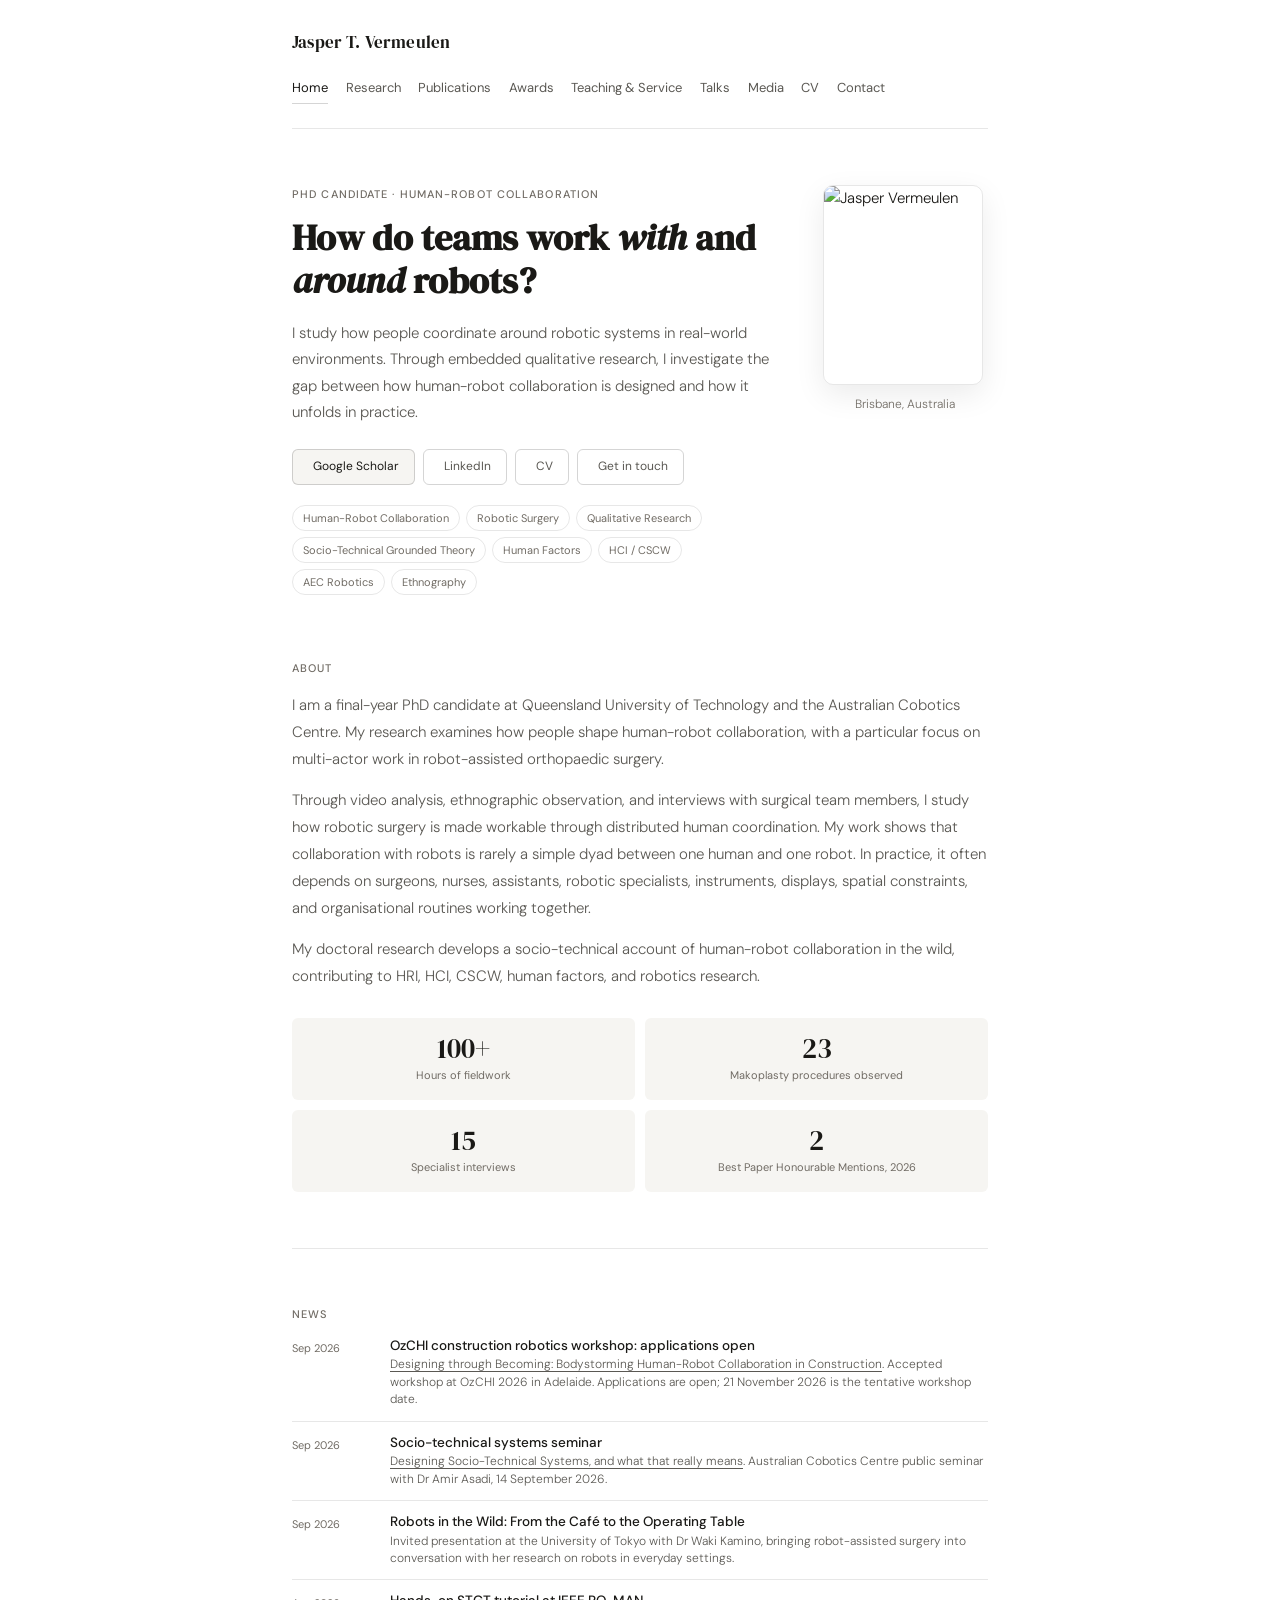
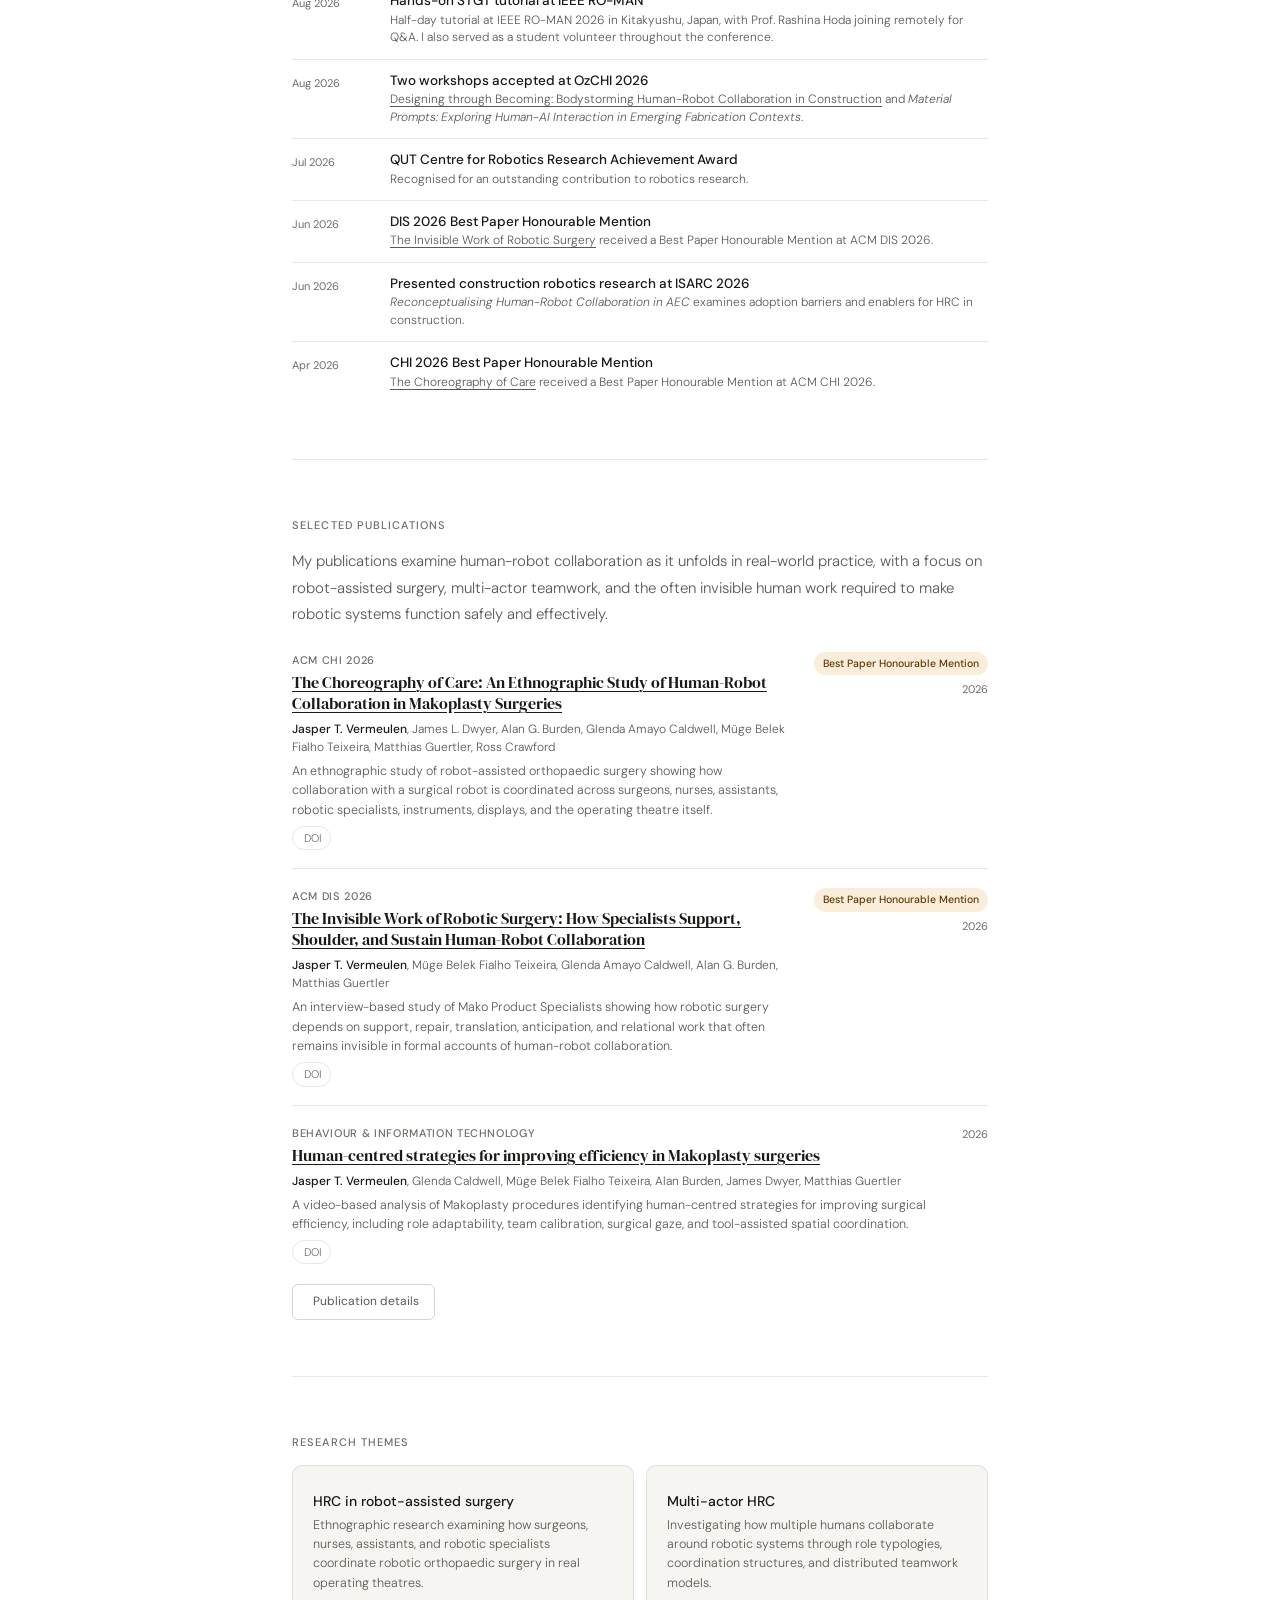
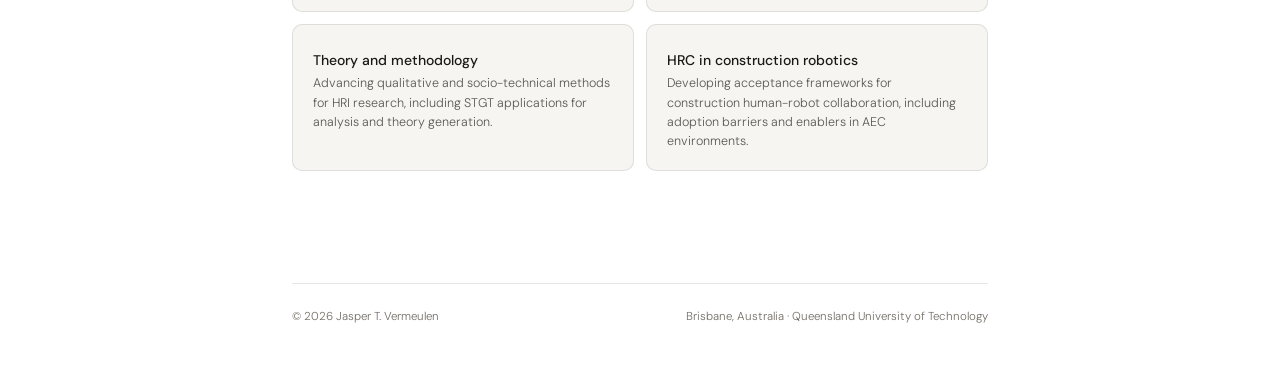
==== commit 1d1dbd57: "Update media recordings and fill CV gaps across profile pages" ====
--- a/index.html
+++ b/index.html
@@ -119,7 +119,7 @@
         <div class="news-list">
 <div class="news-item"><span class="item-year">Sep 2026</span><div class="item-body"><p class="item-title">OzCHI construction robotics workshop: applications open</p><p class="item-desc"><a href="ozchi-2026/">Designing through Becoming: Bodystorming Human-Robot Collaboration in Construction</a>. Accepted workshop at OzCHI 2026 in Adelaide. Applications are open; 21 November 2026 is the tentative workshop date.</p></div></div>
 <div class="news-item"><span class="item-year">Sep 2026</span><div class="item-body"><p class="item-title">Socio-technical systems seminar</p><p class="item-desc"><a href="talks.html">Designing Socio-Technical Systems, and what that really means</a>. Australian Cobotics Centre public seminar with Dr Amir Asadi, 14 September 2026.</p></div></div>
-<div class="news-item"><span class="item-year">Sep 2026</span><div class="item-body"><p class="item-title">Robots in the wild at the University of Tokyo</p><p class="item-desc">Invited presentation at the University of Tokyo with Dr Waki Kamino, bringing robot-assisted surgery into conversation with her research on robots in everyday settings.</p></div></div>
+<div class="news-item"><span class="item-year">Sep 2026</span><div class="item-body"><p class="item-title">Robots in the Wild: From the Café to the Operating Table</p><p class="item-desc">Invited presentation at the University of Tokyo with Dr Waki Kamino, bringing robot-assisted surgery into conversation with her research on robots in everyday settings.</p></div></div>
 <div class="news-item"><span class="item-year">Aug 2026</span><div class="item-body"><p class="item-title">Hands-on STGT tutorial at IEEE RO-MAN</p><p class="item-desc">Half-day tutorial at IEEE RO-MAN 2026 in Kitakyushu, Japan, with Prof. Rashina Hoda joining remotely for Q&amp;A. I also served as a student volunteer throughout the conference.</p></div></div>
 <div class="news-item"><span class="item-year">Aug 2026</span><div class="item-body"><p class="item-title">Two workshops accepted at OzCHI 2026</p><p class="item-desc"><a href="ozchi-2026/">Designing through Becoming: Bodystorming Human-Robot Collaboration in Construction</a> and <em>Material Prompts: Exploring Human-AI Interaction in Emerging Fabrication Contexts</em>.</p></div></div>
 <div class="news-item"><span class="item-year">Jul 2026</span><div class="item-body"><p class="item-title">QUT Centre for Robotics Research Achievement Award</p><p class="item-desc">Recognised for an outstanding contribution to robotics research.</p></div></div>
@@ -186,3 +186,4 @@
   </div>
 </body>
 </html>
+
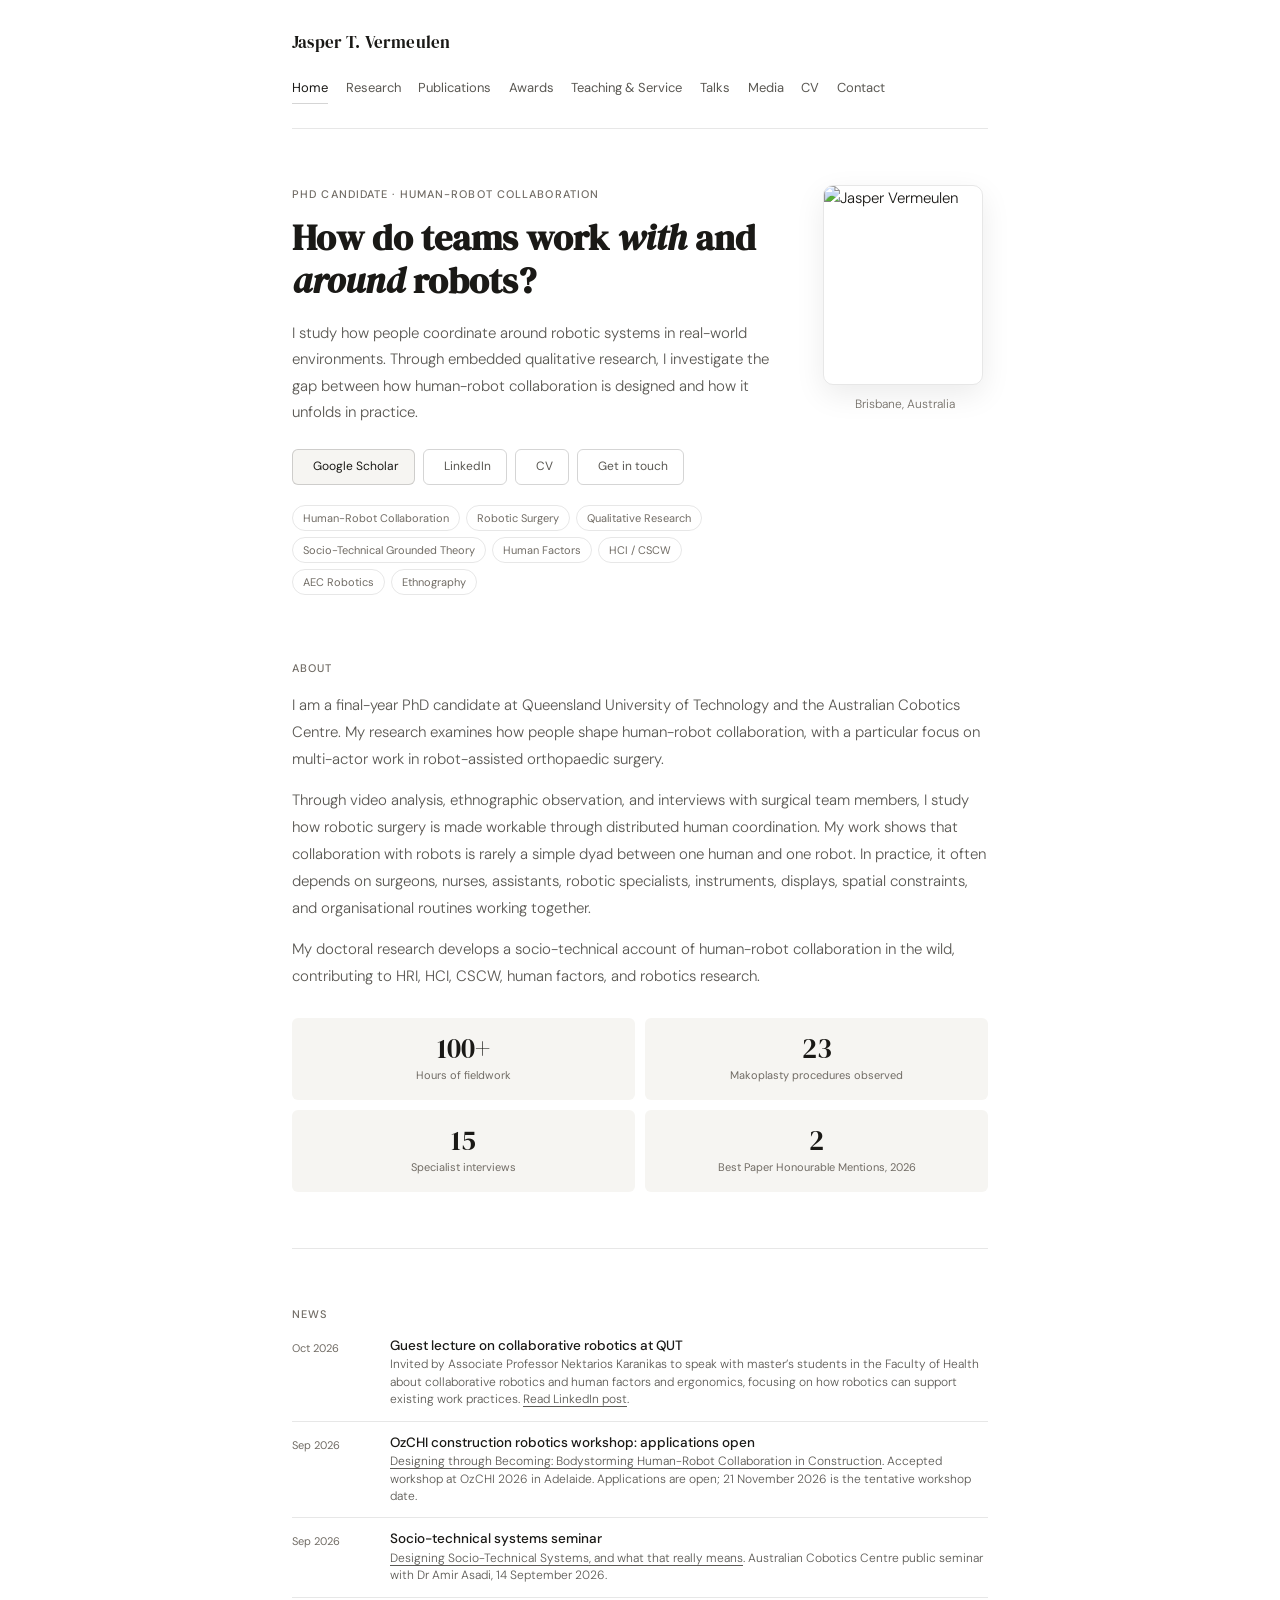
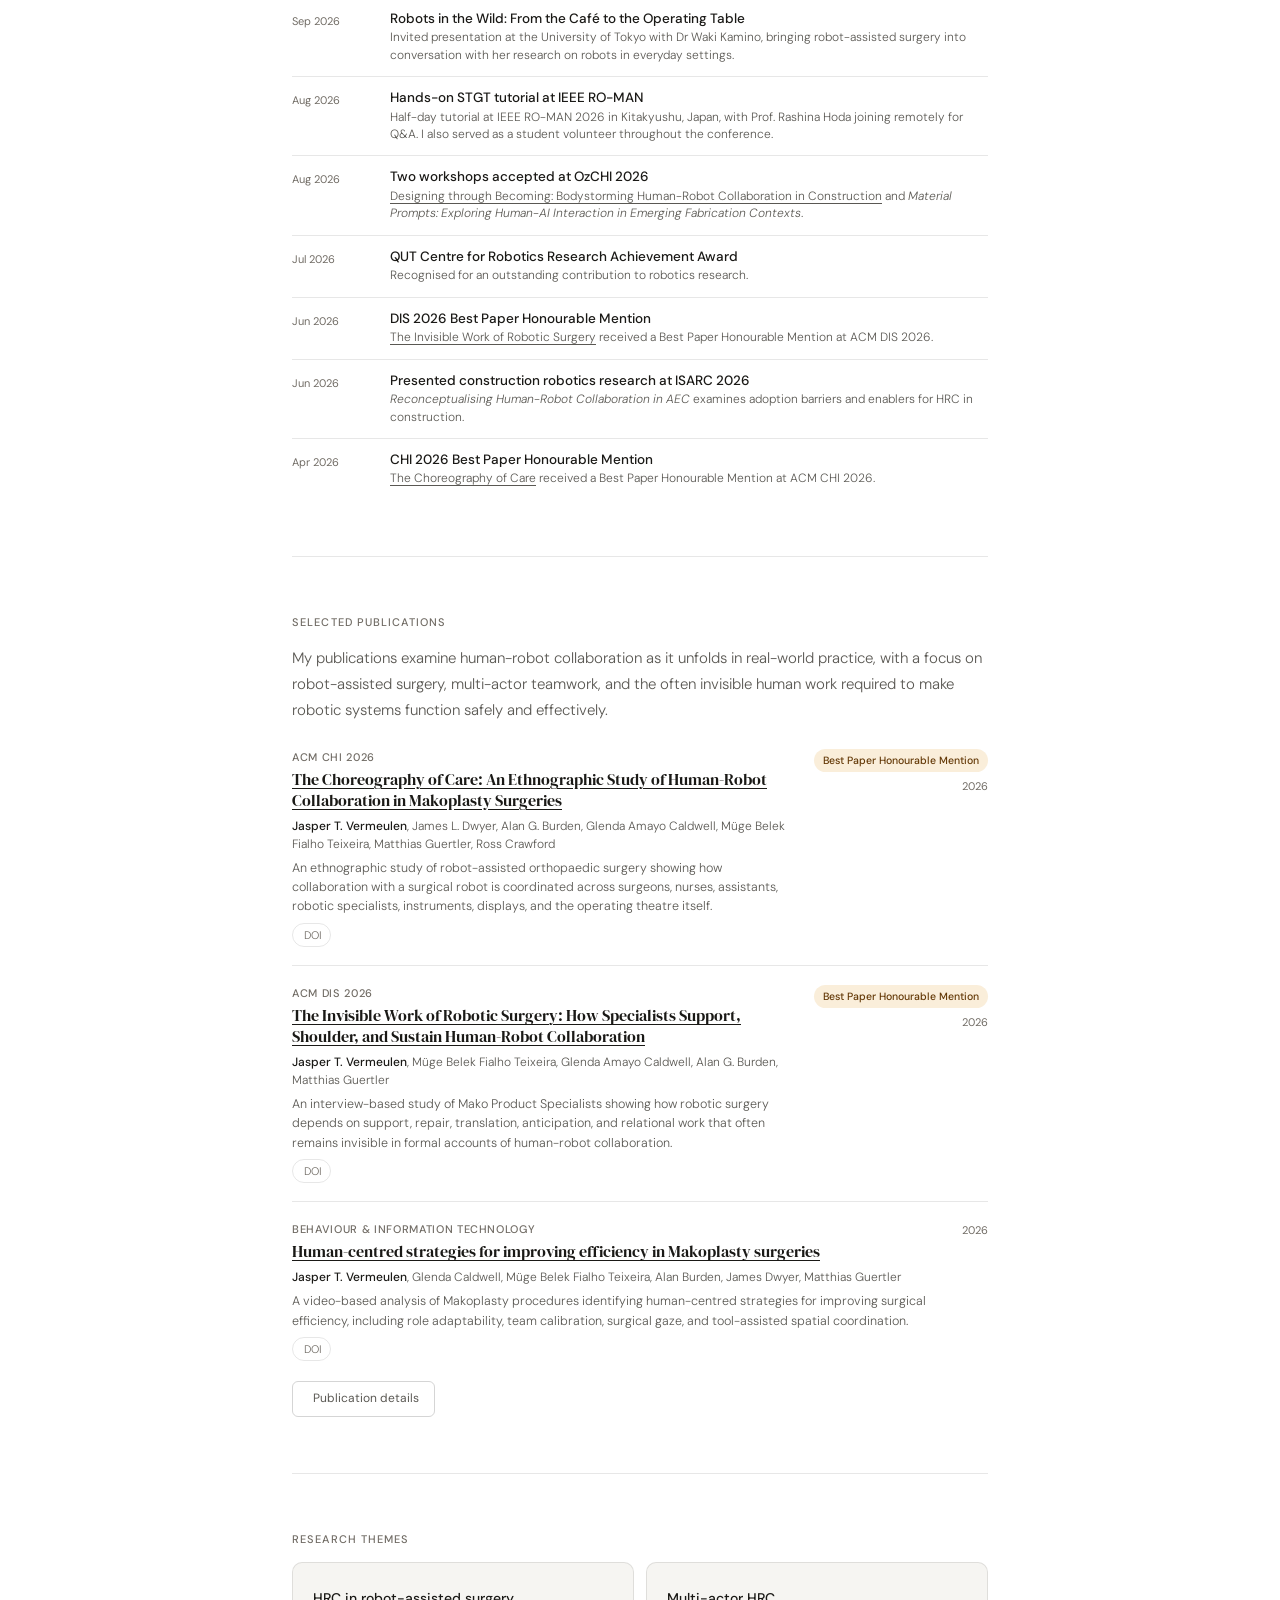
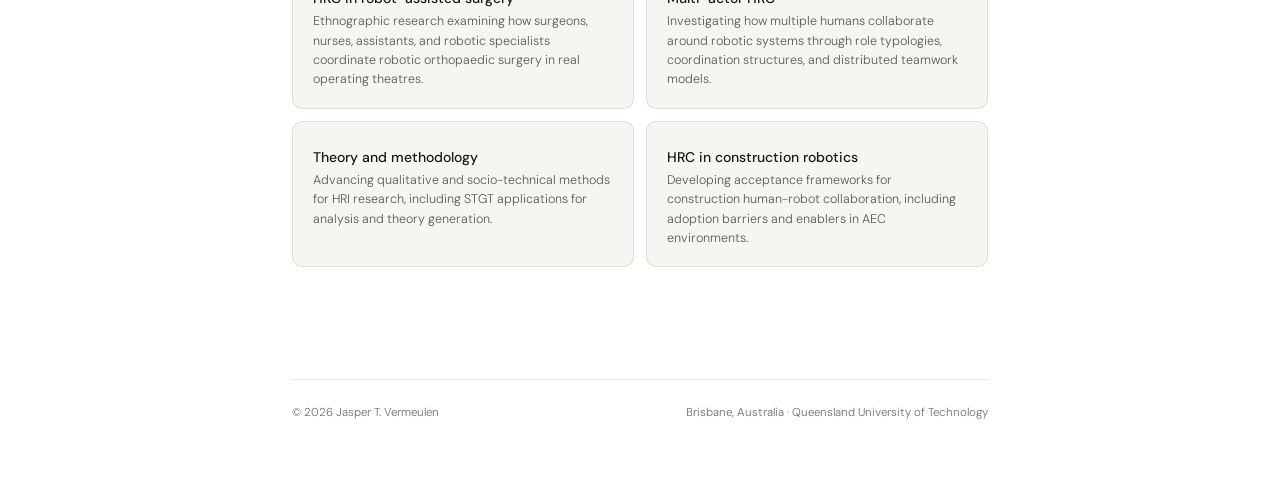
==== commit 4fe33e94: "Add October 2026 QUT guest lecture across profile pages" ====
--- a/index.html
+++ b/index.html
@@ -117,6 +117,7 @@
       <section>
         <p class="section-label">News</p>
         <div class="news-list">
+<div class="news-item"><span class="item-year">Oct 2026</span><div class="item-body"><p class="item-title">Guest lecture on collaborative robotics at QUT</p><p class="item-desc">Invited by Associate Professor Nektarios Karanikas to speak with master’s students in the Faculty of Health about collaborative robotics and human factors and ergonomics, focusing on how robotics can support existing work practices. <a href="https://www.linkedin.com/feed/update/urn:li:activity:7518185954159824897/" target="_blank" rel="noopener">Read LinkedIn post</a>.</p></div></div>
 <div class="news-item"><span class="item-year">Sep 2026</span><div class="item-body"><p class="item-title">OzCHI construction robotics workshop: applications open</p><p class="item-desc"><a href="ozchi-2026/">Designing through Becoming: Bodystorming Human-Robot Collaboration in Construction</a>. Accepted workshop at OzCHI 2026 in Adelaide. Applications are open; 21 November 2026 is the tentative workshop date.</p></div></div>
 <div class="news-item"><span class="item-year">Sep 2026</span><div class="item-body"><p class="item-title">Socio-technical systems seminar</p><p class="item-desc"><a href="talks.html">Designing Socio-Technical Systems, and what that really means</a>. Australian Cobotics Centre public seminar with Dr Amir Asadi, 14 September 2026.</p></div></div>
 <div class="news-item"><span class="item-year">Sep 2026</span><div class="item-body"><p class="item-title">Robots in the Wild: From the Café to the Operating Table</p><p class="item-desc">Invited presentation at the University of Tokyo with Dr Waki Kamino, bringing robot-assisted surgery into conversation with her research on robots in everyday settings.</p></div></div>
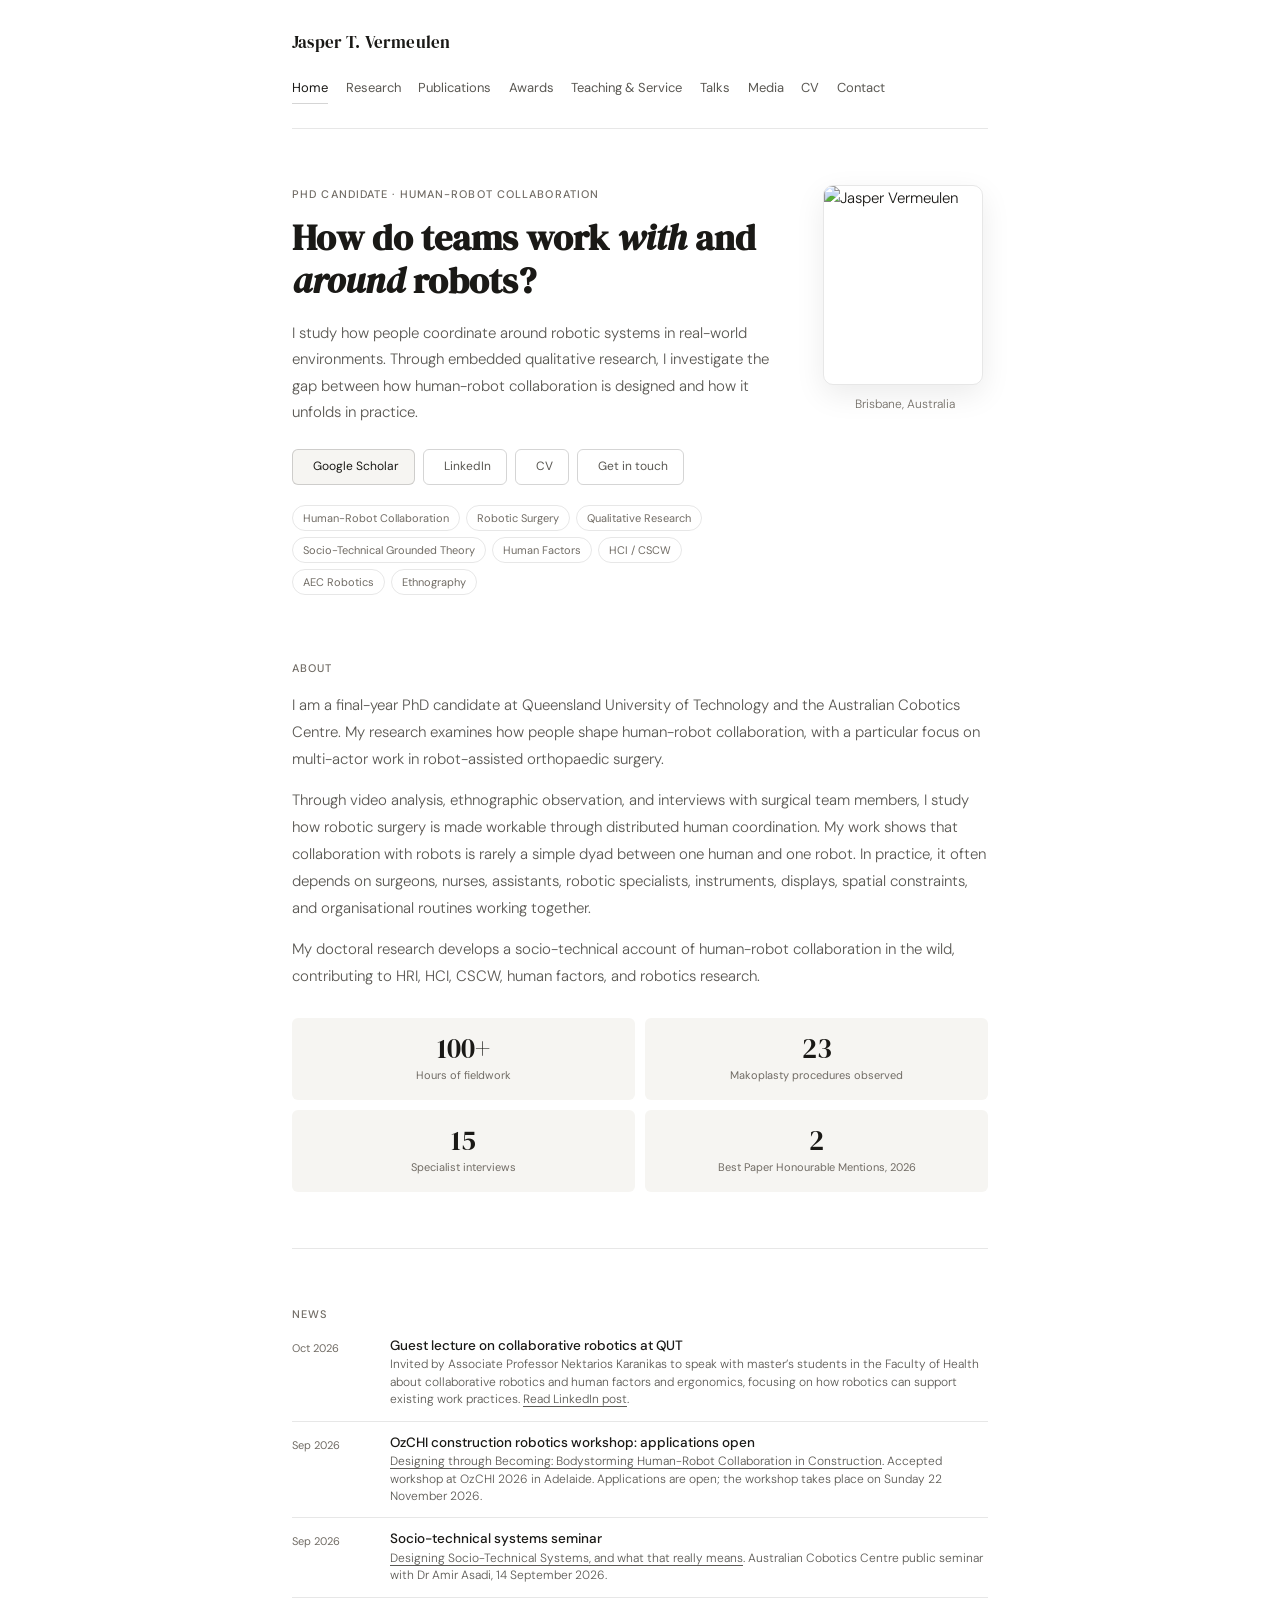
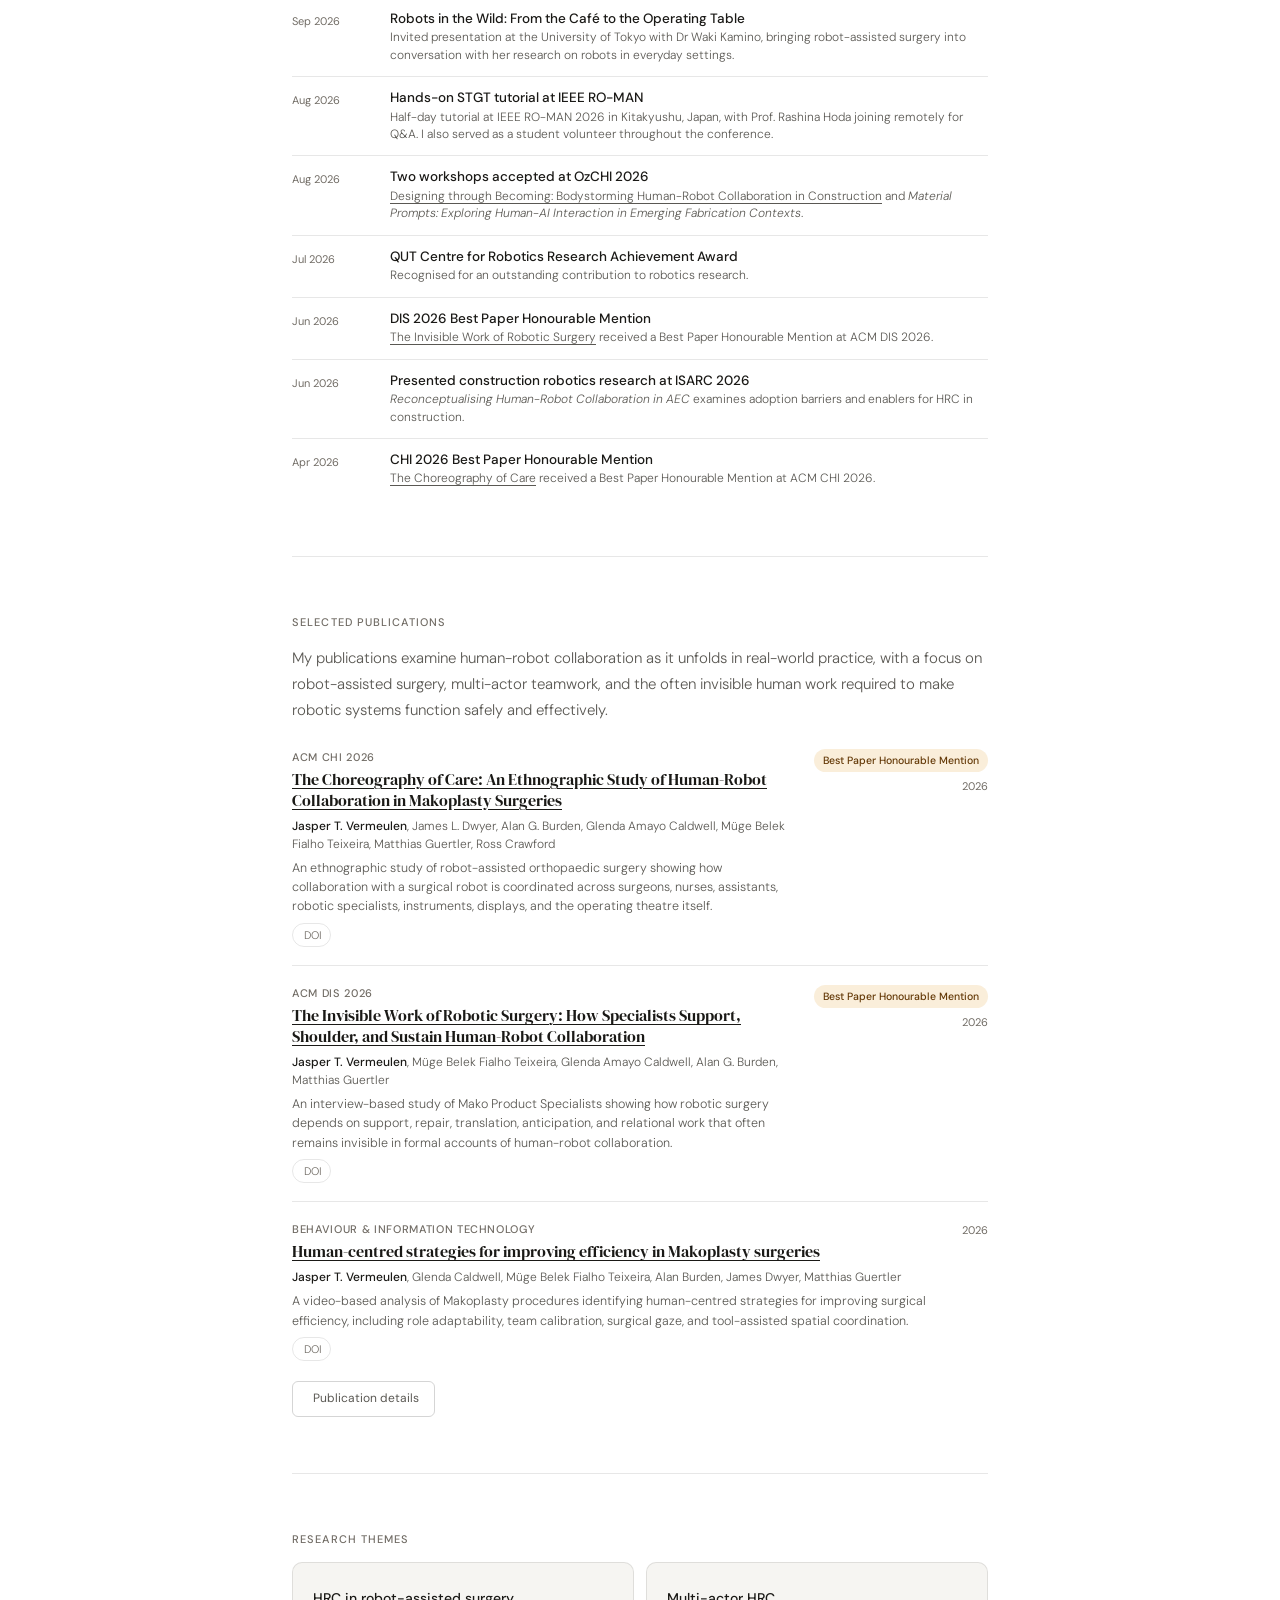
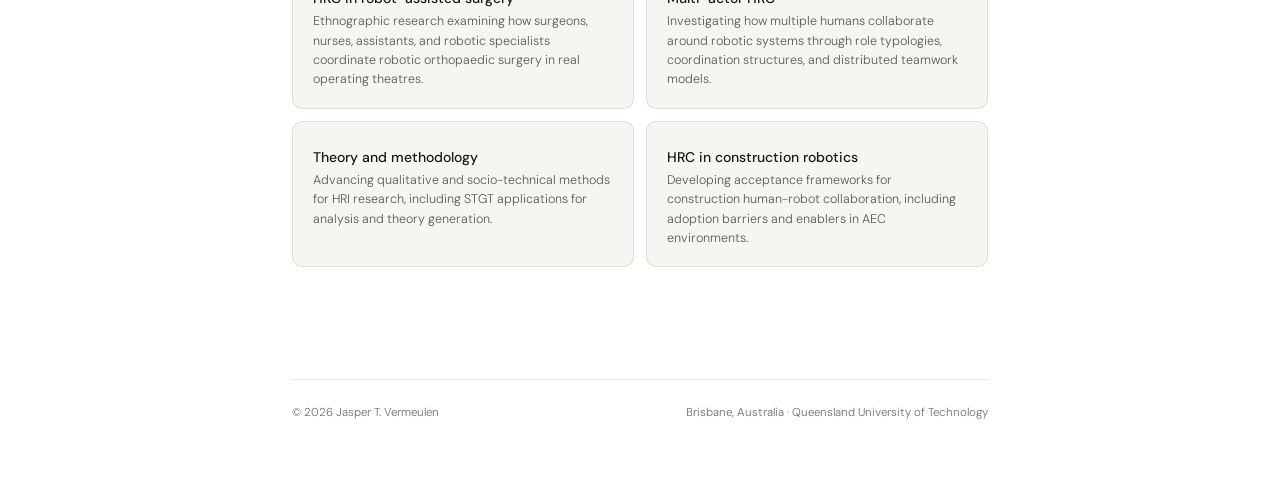
==== commit 03521e80: "Correct homepage OzCHI workshop date to Sunday 22 November 2026" ====
--- a/index.html
+++ b/index.html
@@ -118,7 +118,7 @@
         <p class="section-label">News</p>
         <div class="news-list">
 <div class="news-item"><span class="item-year">Oct 2026</span><div class="item-body"><p class="item-title">Guest lecture on collaborative robotics at QUT</p><p class="item-desc">Invited by Associate Professor Nektarios Karanikas to speak with master’s students in the Faculty of Health about collaborative robotics and human factors and ergonomics, focusing on how robotics can support existing work practices. <a href="https://www.linkedin.com/feed/update/urn:li:activity:7518185954159824897/" target="_blank" rel="noopener">Read LinkedIn post</a>.</p></div></div>
-<div class="news-item"><span class="item-year">Sep 2026</span><div class="item-body"><p class="item-title">OzCHI construction robotics workshop: applications open</p><p class="item-desc"><a href="ozchi-2026/">Designing through Becoming: Bodystorming Human-Robot Collaboration in Construction</a>. Accepted workshop at OzCHI 2026 in Adelaide. Applications are open; 21 November 2026 is the tentative workshop date.</p></div></div>
+<div class="news-item"><span class="item-year">Sep 2026</span><div class="item-body"><p class="item-title">OzCHI construction robotics workshop: applications open</p><p class="item-desc"><a href="ozchi-2026/">Designing through Becoming: Bodystorming Human-Robot Collaboration in Construction</a>. Accepted workshop at OzCHI 2026 in Adelaide. Applications are open; the workshop takes place on Sunday 22 November 2026.</p></div></div>
 <div class="news-item"><span class="item-year">Sep 2026</span><div class="item-body"><p class="item-title">Socio-technical systems seminar</p><p class="item-desc"><a href="talks.html">Designing Socio-Technical Systems, and what that really means</a>. Australian Cobotics Centre public seminar with Dr Amir Asadi, 14 September 2026.</p></div></div>
 <div class="news-item"><span class="item-year">Sep 2026</span><div class="item-body"><p class="item-title">Robots in the Wild: From the Café to the Operating Table</p><p class="item-desc">Invited presentation at the University of Tokyo with Dr Waki Kamino, bringing robot-assisted surgery into conversation with her research on robots in everyday settings.</p></div></div>
 <div class="news-item"><span class="item-year">Aug 2026</span><div class="item-body"><p class="item-title">Hands-on STGT tutorial at IEEE RO-MAN</p><p class="item-desc">Half-day tutorial at IEEE RO-MAN 2026 in Kitakyushu, Japan, with Prof. Rashina Hoda joining remotely for Q&amp;A. I also served as a student volunteer throughout the conference.</p></div></div>
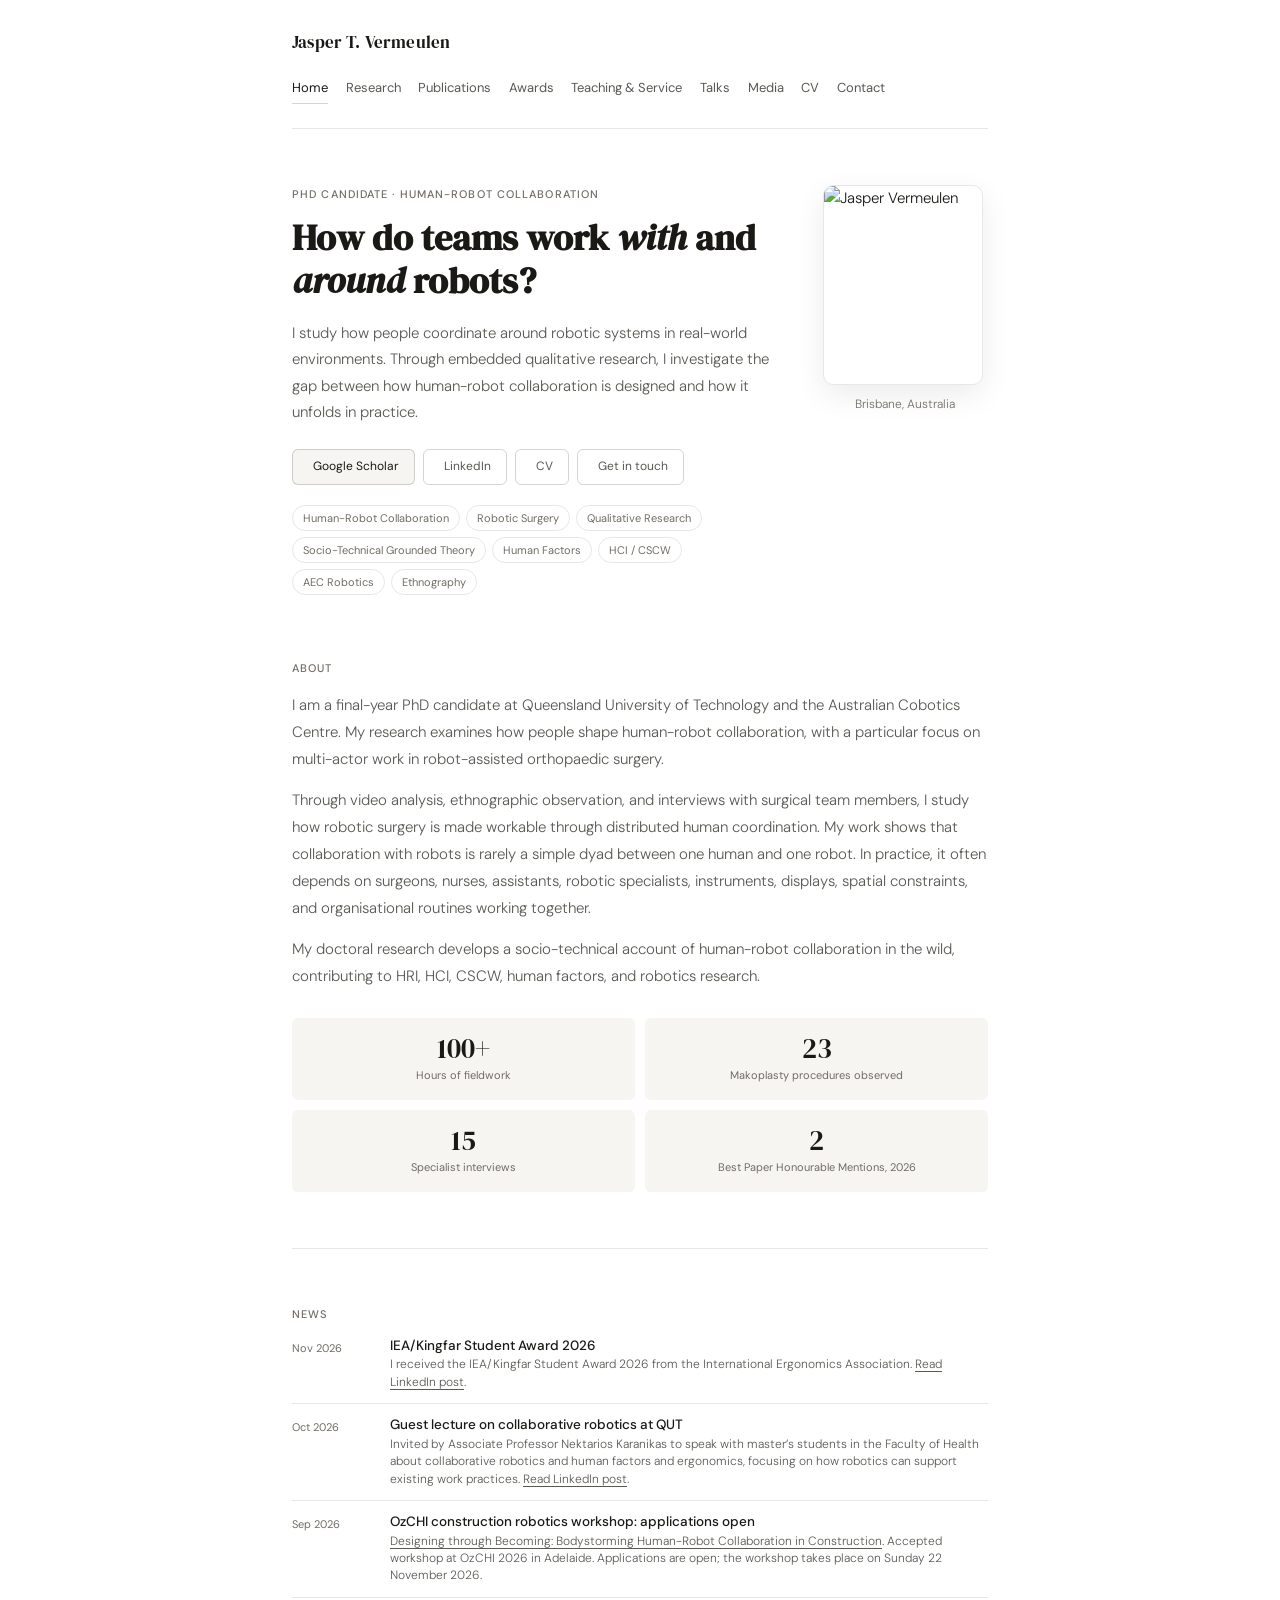
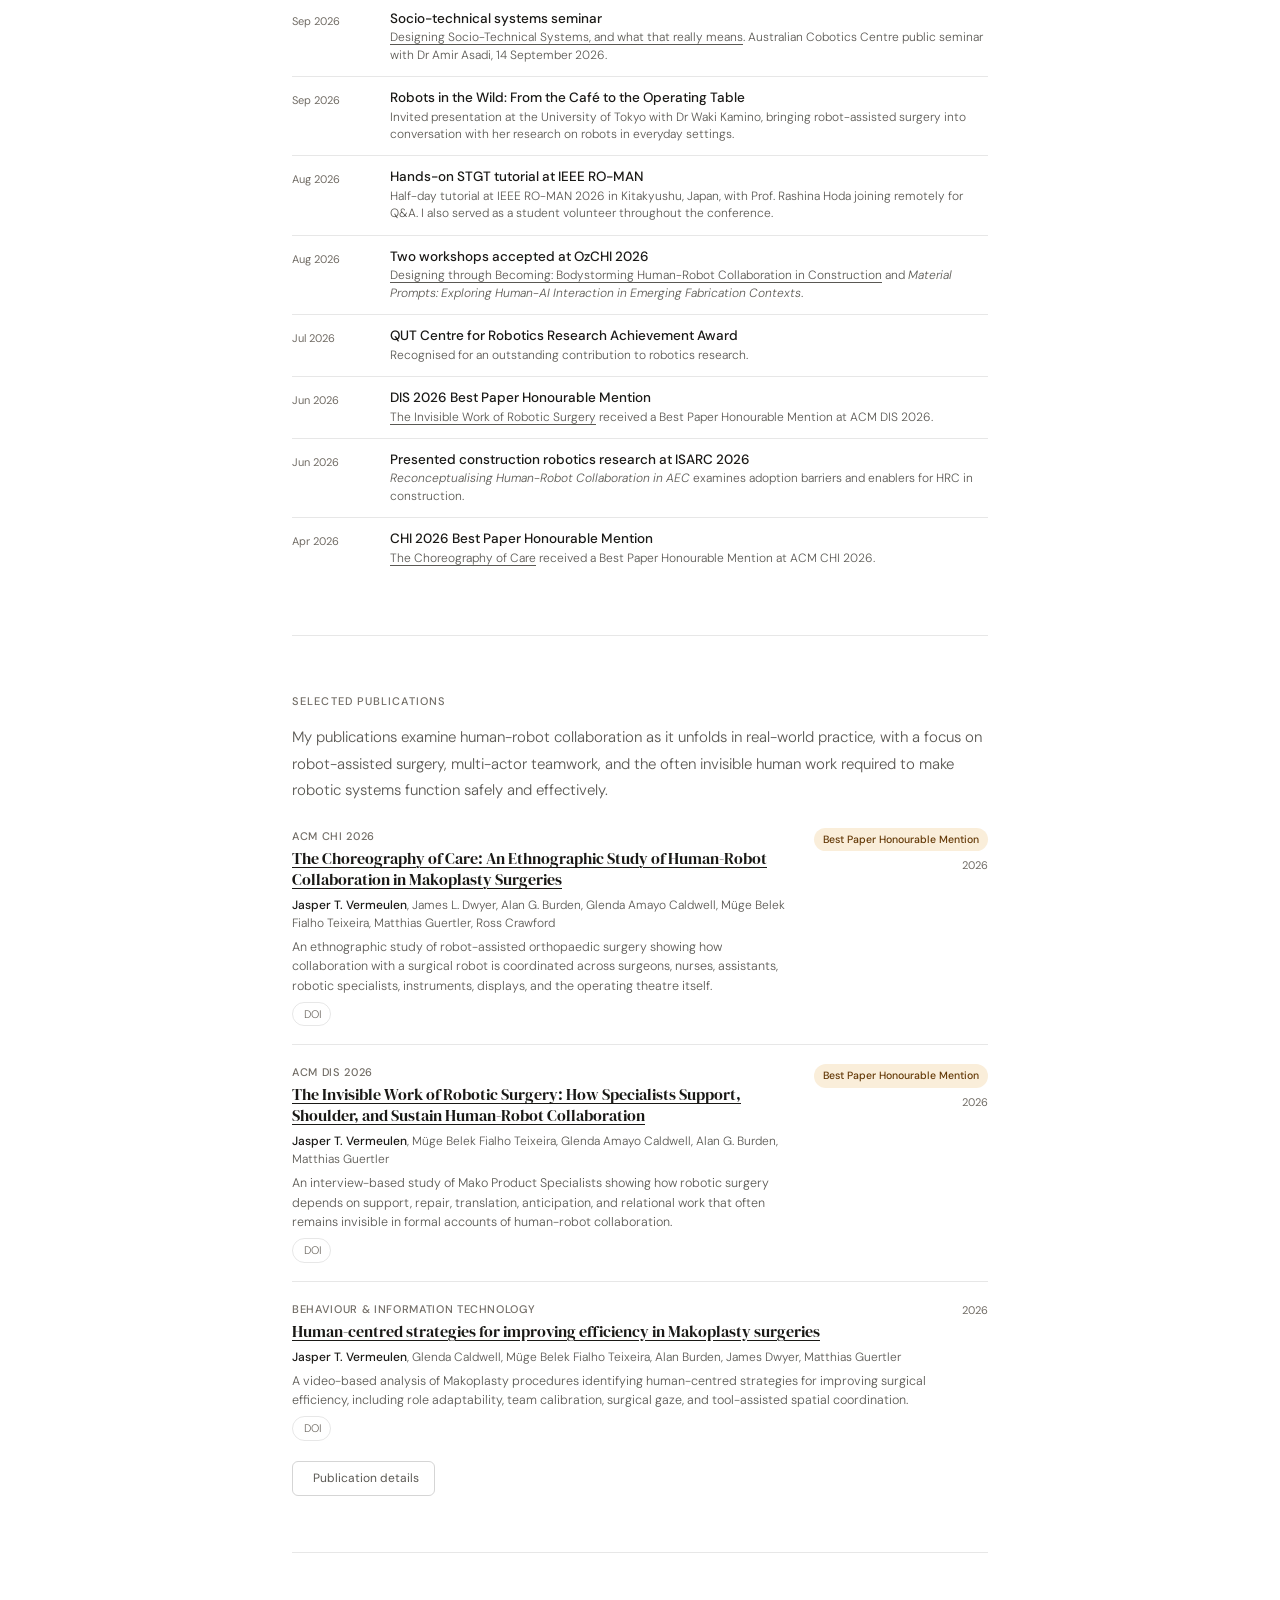
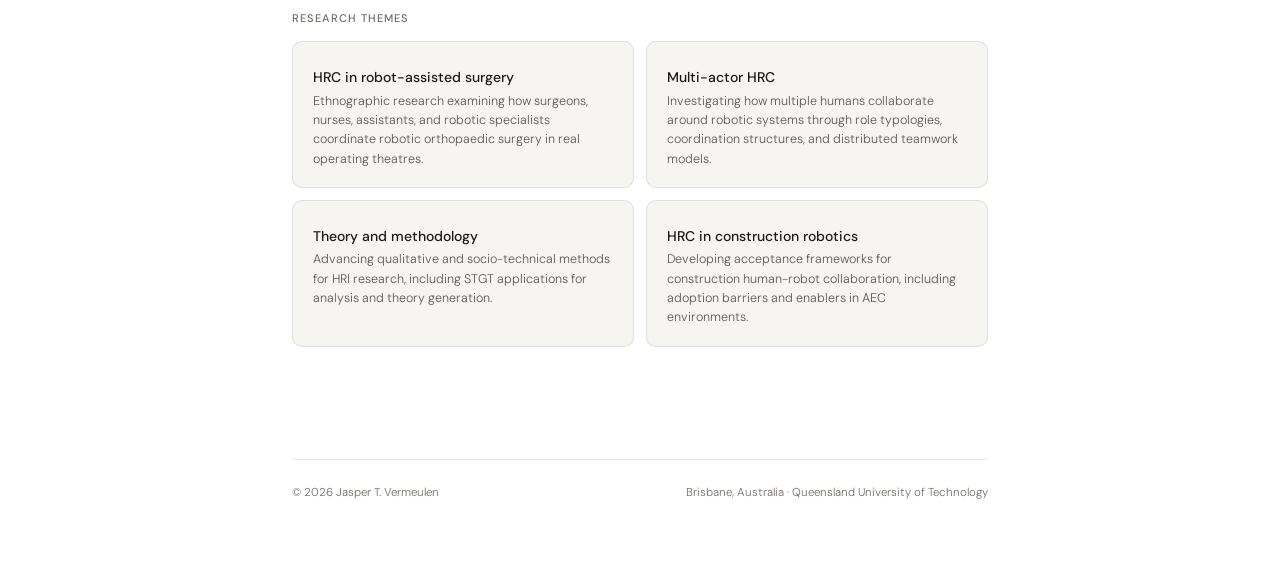
==== commit 2d42a4b1: "Add IEA/Kingfar Student Award 2026 to index.html" ====
--- a/index.html
+++ b/index.html
@@ -117,6 +117,7 @@
       <section>
         <p class="section-label">News</p>
         <div class="news-list">
+<div class="news-item"><span class="item-year">Nov 2026</span><div class="item-body"><p class="item-title">IEA/Kingfar Student Award 2026</p><p class="item-desc">I received the IEA/Kingfar Student Award 2026 from the International Ergonomics Association. <a href="https://www.linkedin.com/feed/update/urn:li:activity:7525459706123980800/" target="_blank" rel="noopener">Read LinkedIn post</a>.</p></div></div>
 <div class="news-item"><span class="item-year">Oct 2026</span><div class="item-body"><p class="item-title">Guest lecture on collaborative robotics at QUT</p><p class="item-desc">Invited by Associate Professor Nektarios Karanikas to speak with master’s students in the Faculty of Health about collaborative robotics and human factors and ergonomics, focusing on how robotics can support existing work practices. <a href="https://www.linkedin.com/feed/update/urn:li:activity:7518185954159824897/" target="_blank" rel="noopener">Read LinkedIn post</a>.</p></div></div>
 <div class="news-item"><span class="item-year">Sep 2026</span><div class="item-body"><p class="item-title">OzCHI construction robotics workshop: applications open</p><p class="item-desc"><a href="ozchi-2026/">Designing through Becoming: Bodystorming Human-Robot Collaboration in Construction</a>. Accepted workshop at OzCHI 2026 in Adelaide. Applications are open; the workshop takes place on Sunday 22 November 2026.</p></div></div>
 <div class="news-item"><span class="item-year">Sep 2026</span><div class="item-body"><p class="item-title">Socio-technical systems seminar</p><p class="item-desc"><a href="talks.html">Designing Socio-Technical Systems, and what that really means</a>. Australian Cobotics Centre public seminar with Dr Amir Asadi, 14 September 2026.</p></div></div>
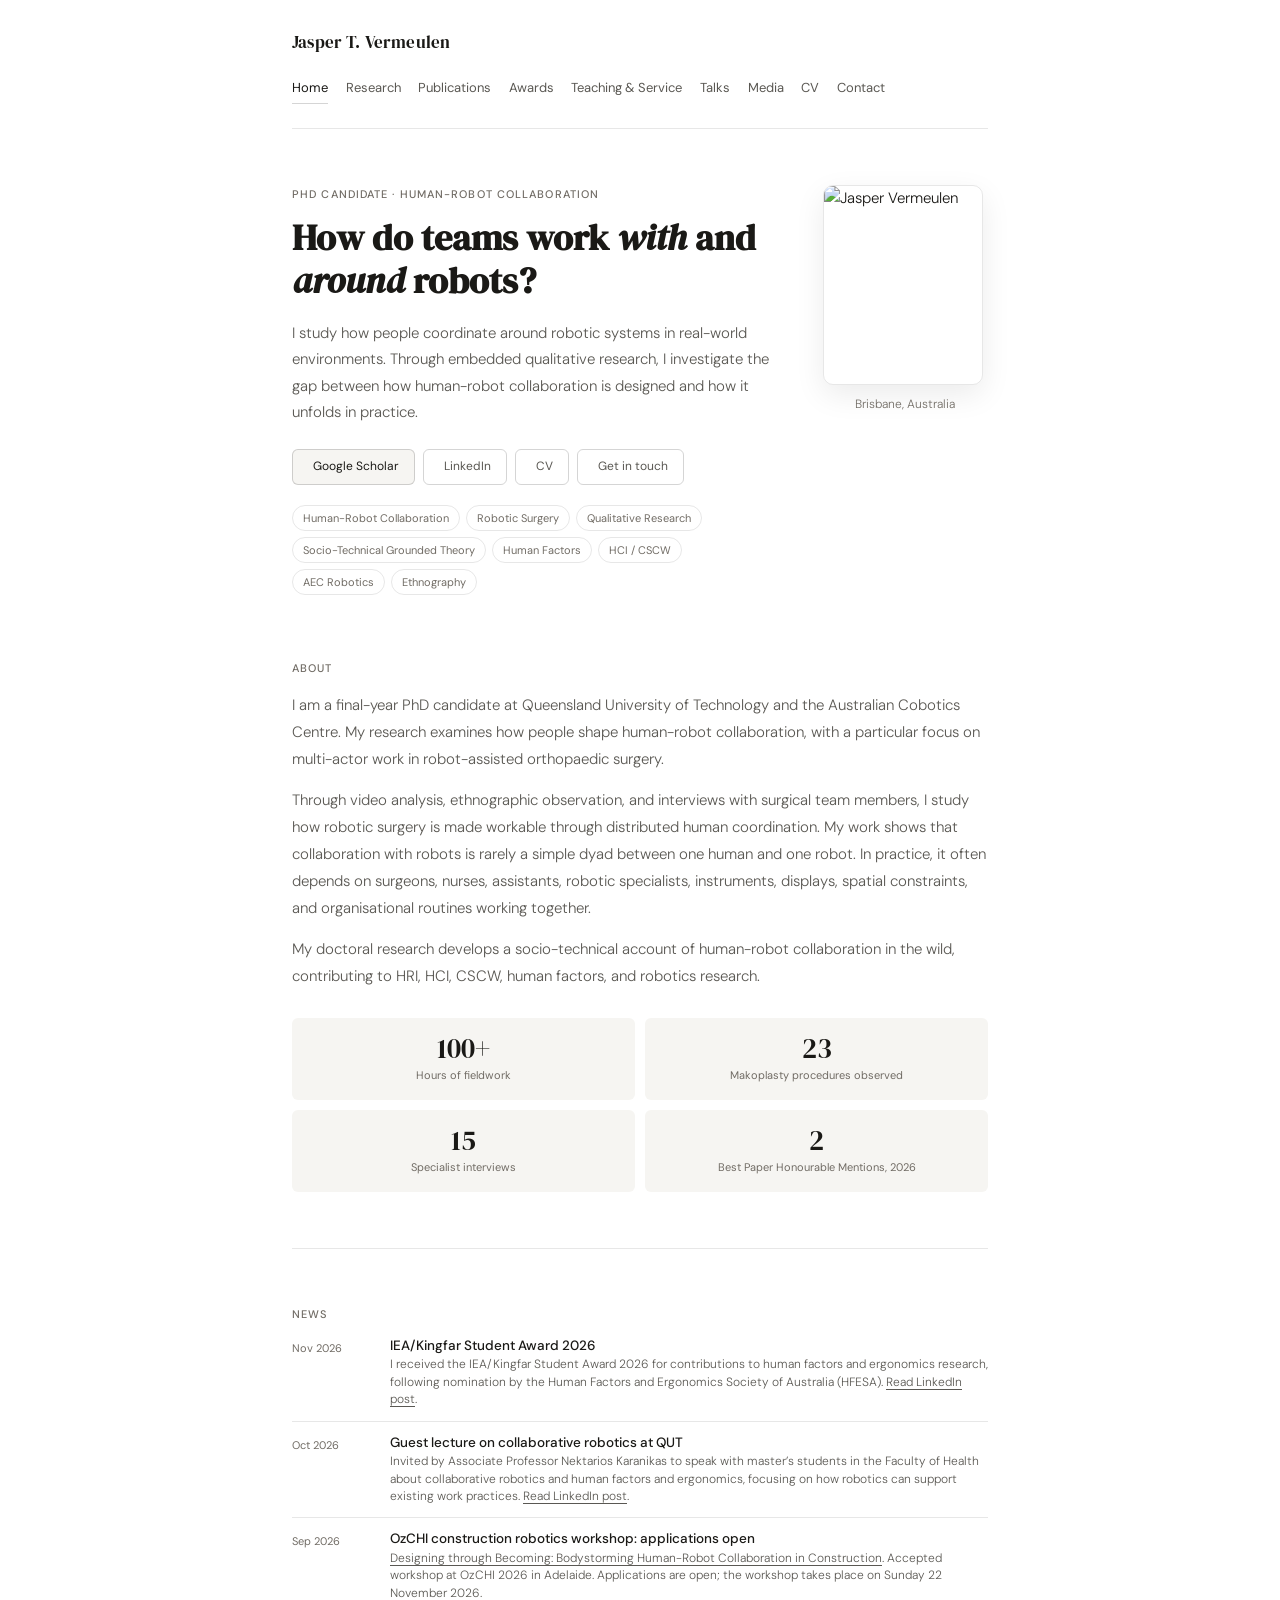
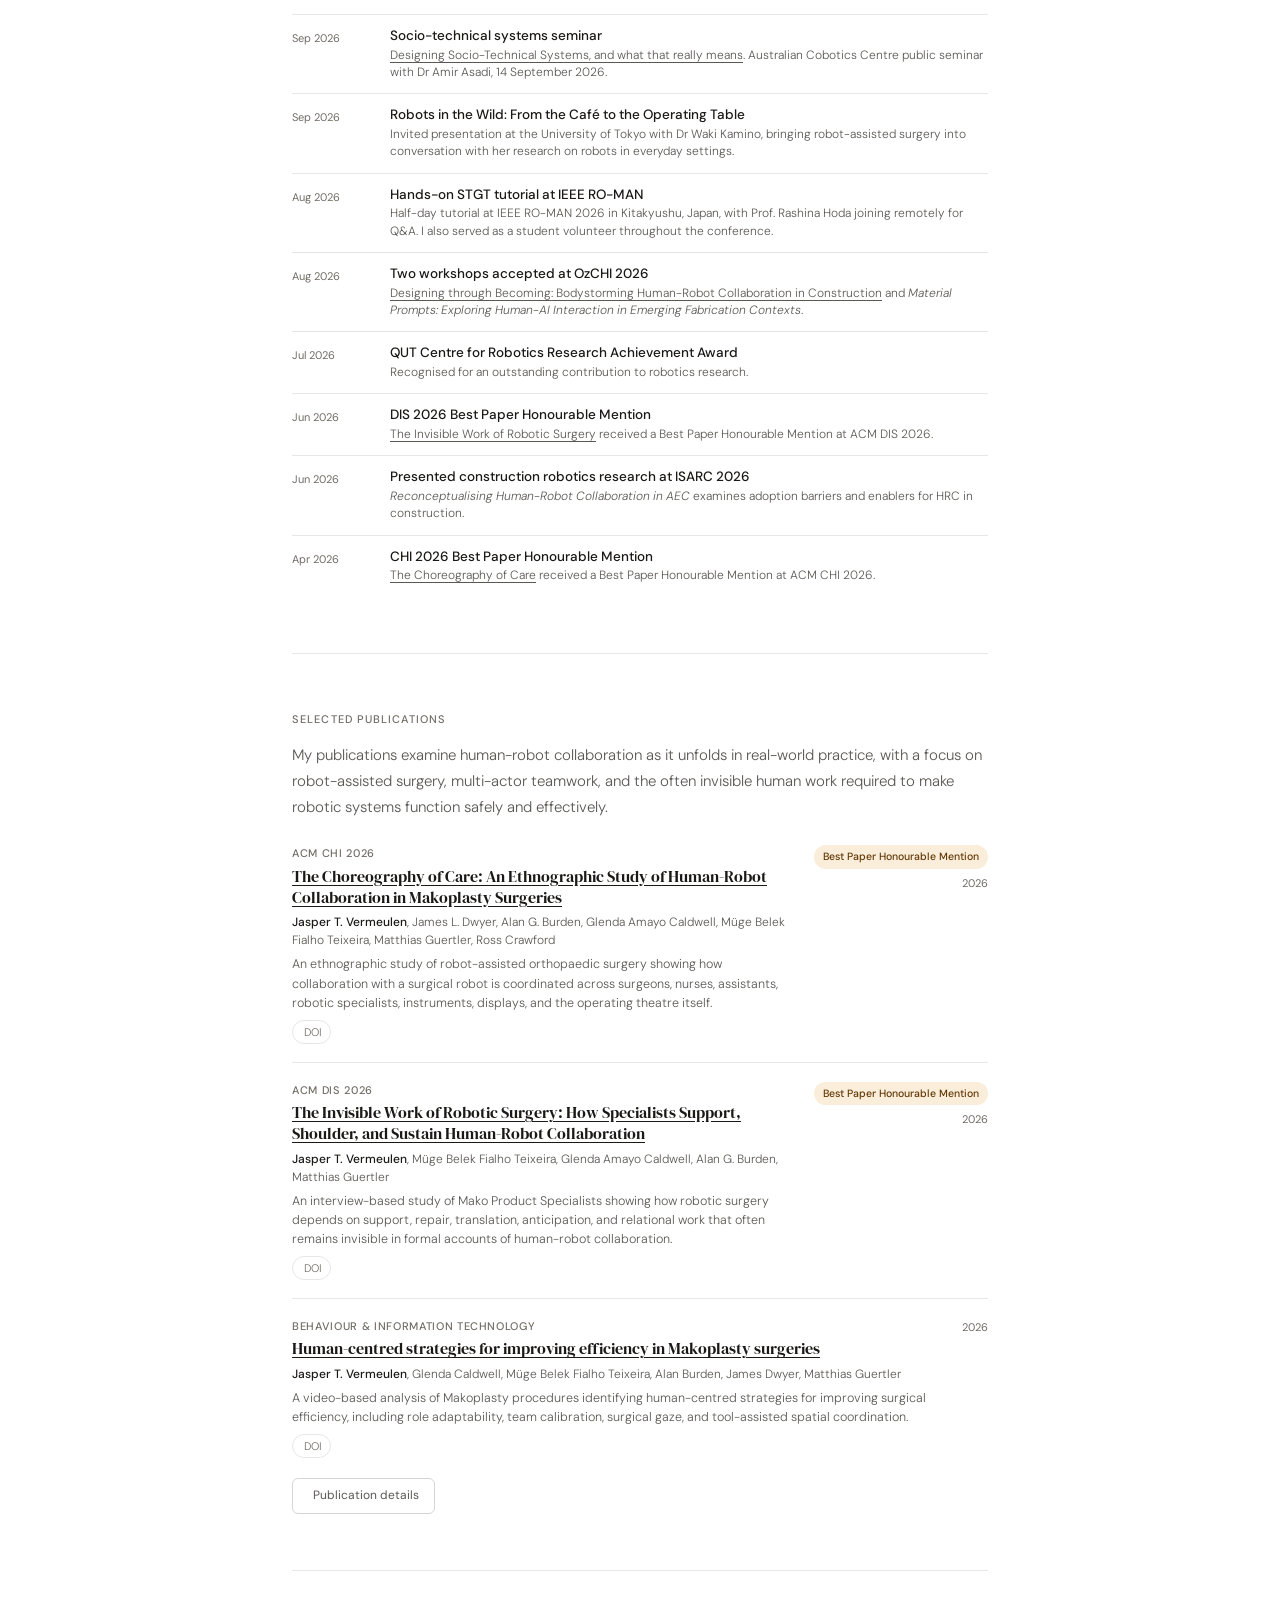
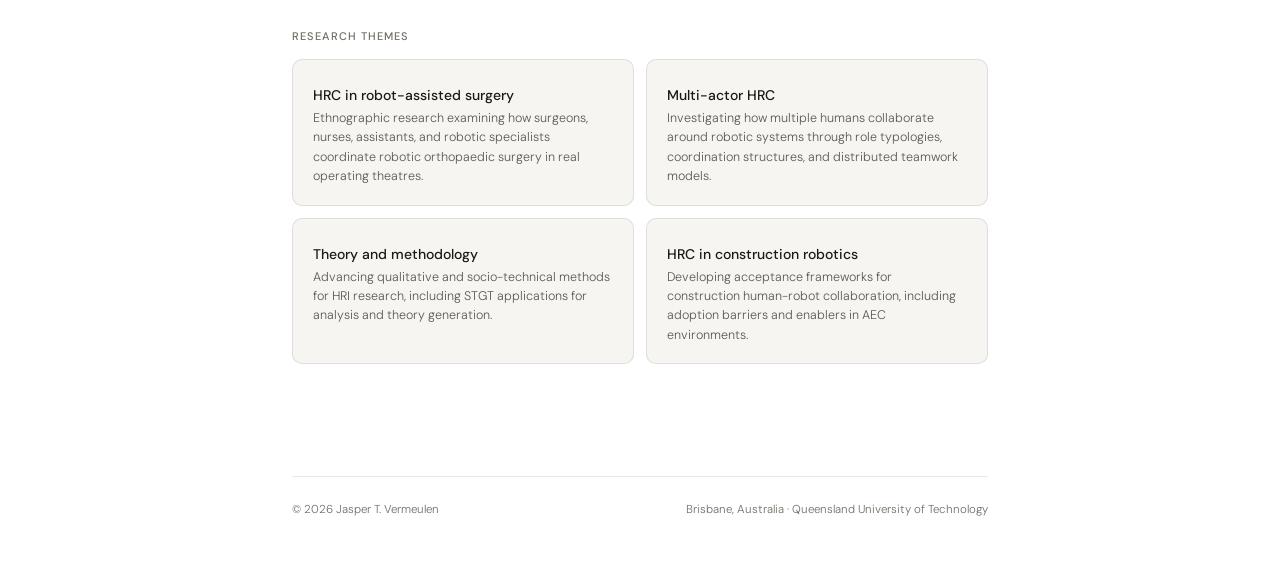
==== commit 5fd80487: "Clarify Kingfar award recognition and HFESA nomination in index.html" ====
--- a/index.html
+++ b/index.html
@@ -117,7 +117,7 @@
       <section>
         <p class="section-label">News</p>
         <div class="news-list">
-<div class="news-item"><span class="item-year">Nov 2026</span><div class="item-body"><p class="item-title">IEA/Kingfar Student Award 2026</p><p class="item-desc">I received the IEA/Kingfar Student Award 2026 from the International Ergonomics Association. <a href="https://www.linkedin.com/feed/update/urn:li:activity:7525459706123980800/" target="_blank" rel="noopener">Read LinkedIn post</a>.</p></div></div>
+<div class="news-item"><span class="item-year">Nov 2026</span><div class="item-body"><p class="item-title">IEA/Kingfar Student Award 2026</p><p class="item-desc">I received the IEA/Kingfar Student Award 2026 for contributions to human factors and ergonomics research, following nomination by the Human Factors and Ergonomics Society of Australia (HFESA). <a href="https://www.linkedin.com/feed/update/urn:li:activity:7525459706123980800/" target="_blank" rel="noopener">Read LinkedIn post</a>.</p></div></div>
 <div class="news-item"><span class="item-year">Oct 2026</span><div class="item-body"><p class="item-title">Guest lecture on collaborative robotics at QUT</p><p class="item-desc">Invited by Associate Professor Nektarios Karanikas to speak with master’s students in the Faculty of Health about collaborative robotics and human factors and ergonomics, focusing on how robotics can support existing work practices. <a href="https://www.linkedin.com/feed/update/urn:li:activity:7518185954159824897/" target="_blank" rel="noopener">Read LinkedIn post</a>.</p></div></div>
 <div class="news-item"><span class="item-year">Sep 2026</span><div class="item-body"><p class="item-title">OzCHI construction robotics workshop: applications open</p><p class="item-desc"><a href="ozchi-2026/">Designing through Becoming: Bodystorming Human-Robot Collaboration in Construction</a>. Accepted workshop at OzCHI 2026 in Adelaide. Applications are open; the workshop takes place on Sunday 22 November 2026.</p></div></div>
 <div class="news-item"><span class="item-year">Sep 2026</span><div class="item-body"><p class="item-title">Socio-technical systems seminar</p><p class="item-desc"><a href="talks.html">Designing Socio-Technical Systems, and what that really means</a>. Australian Cobotics Centre public seminar with Dr Amir Asadi, 14 September 2026.</p></div></div>
